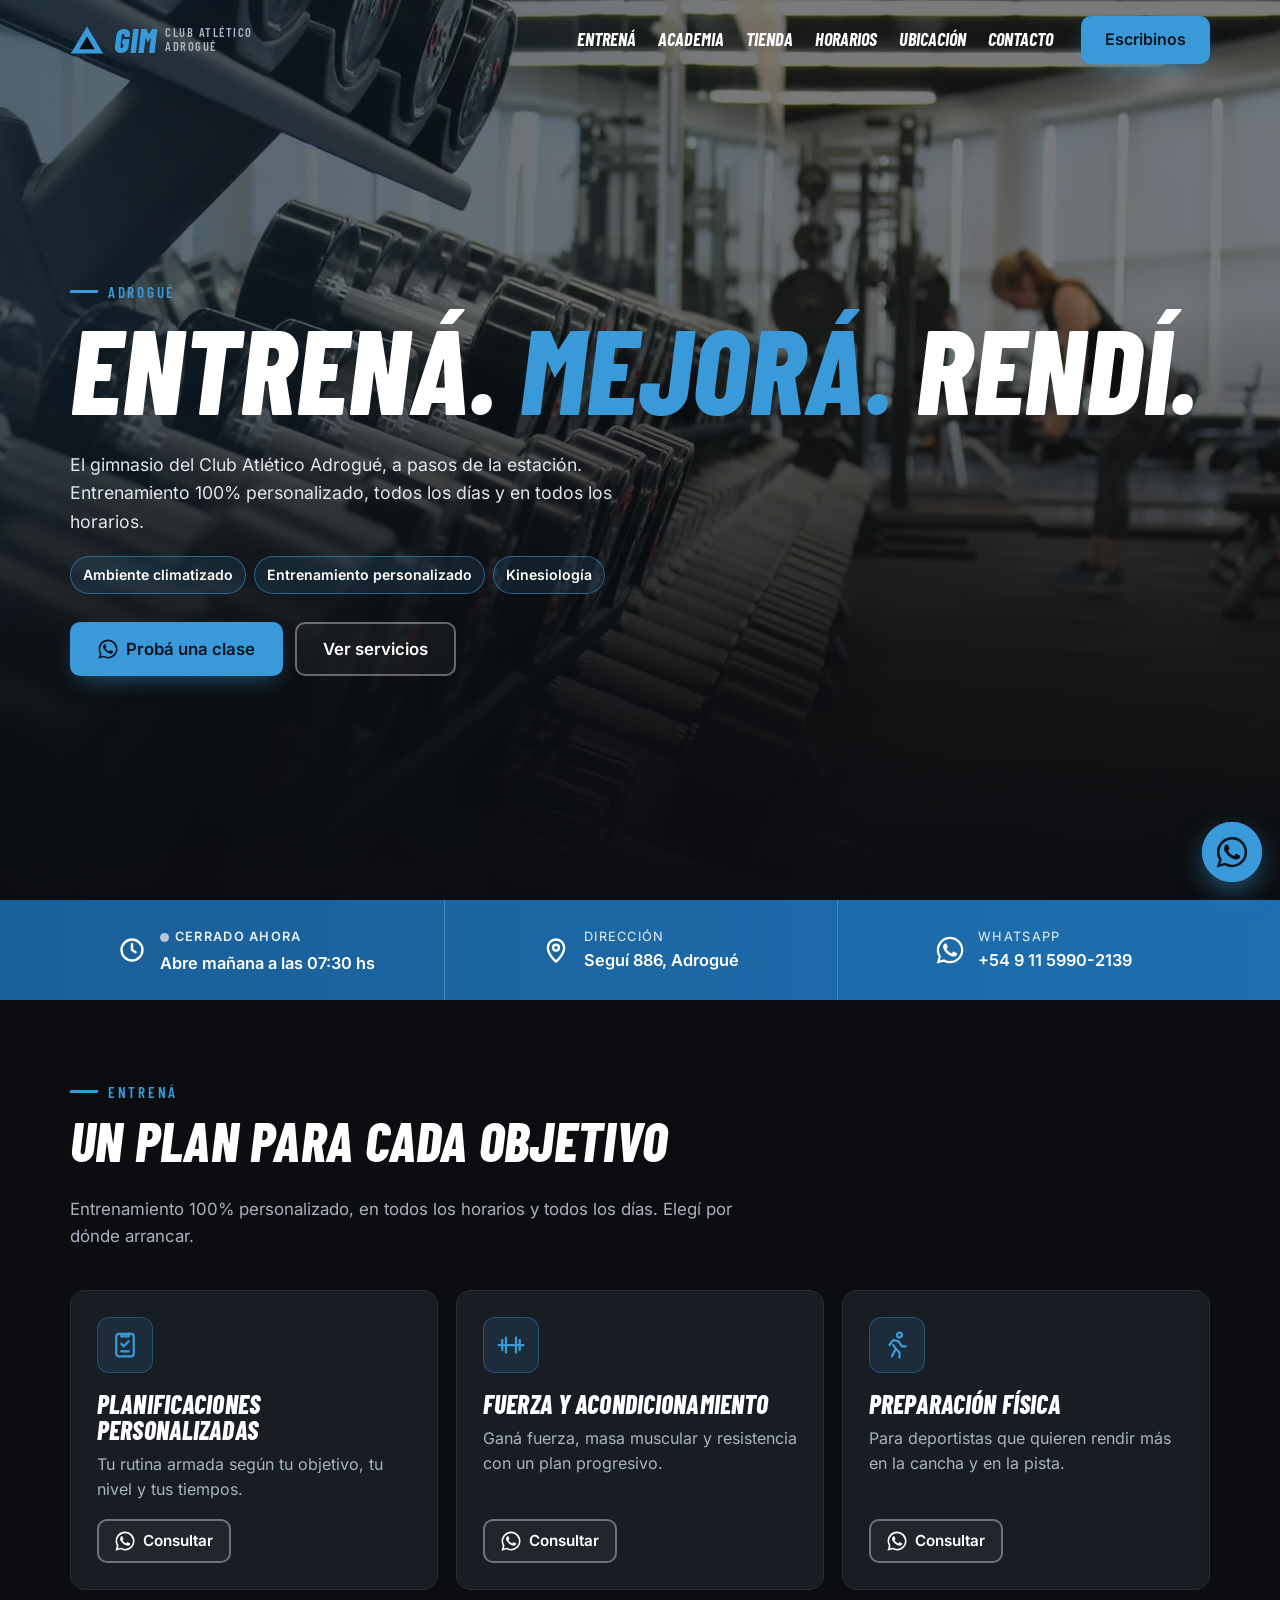
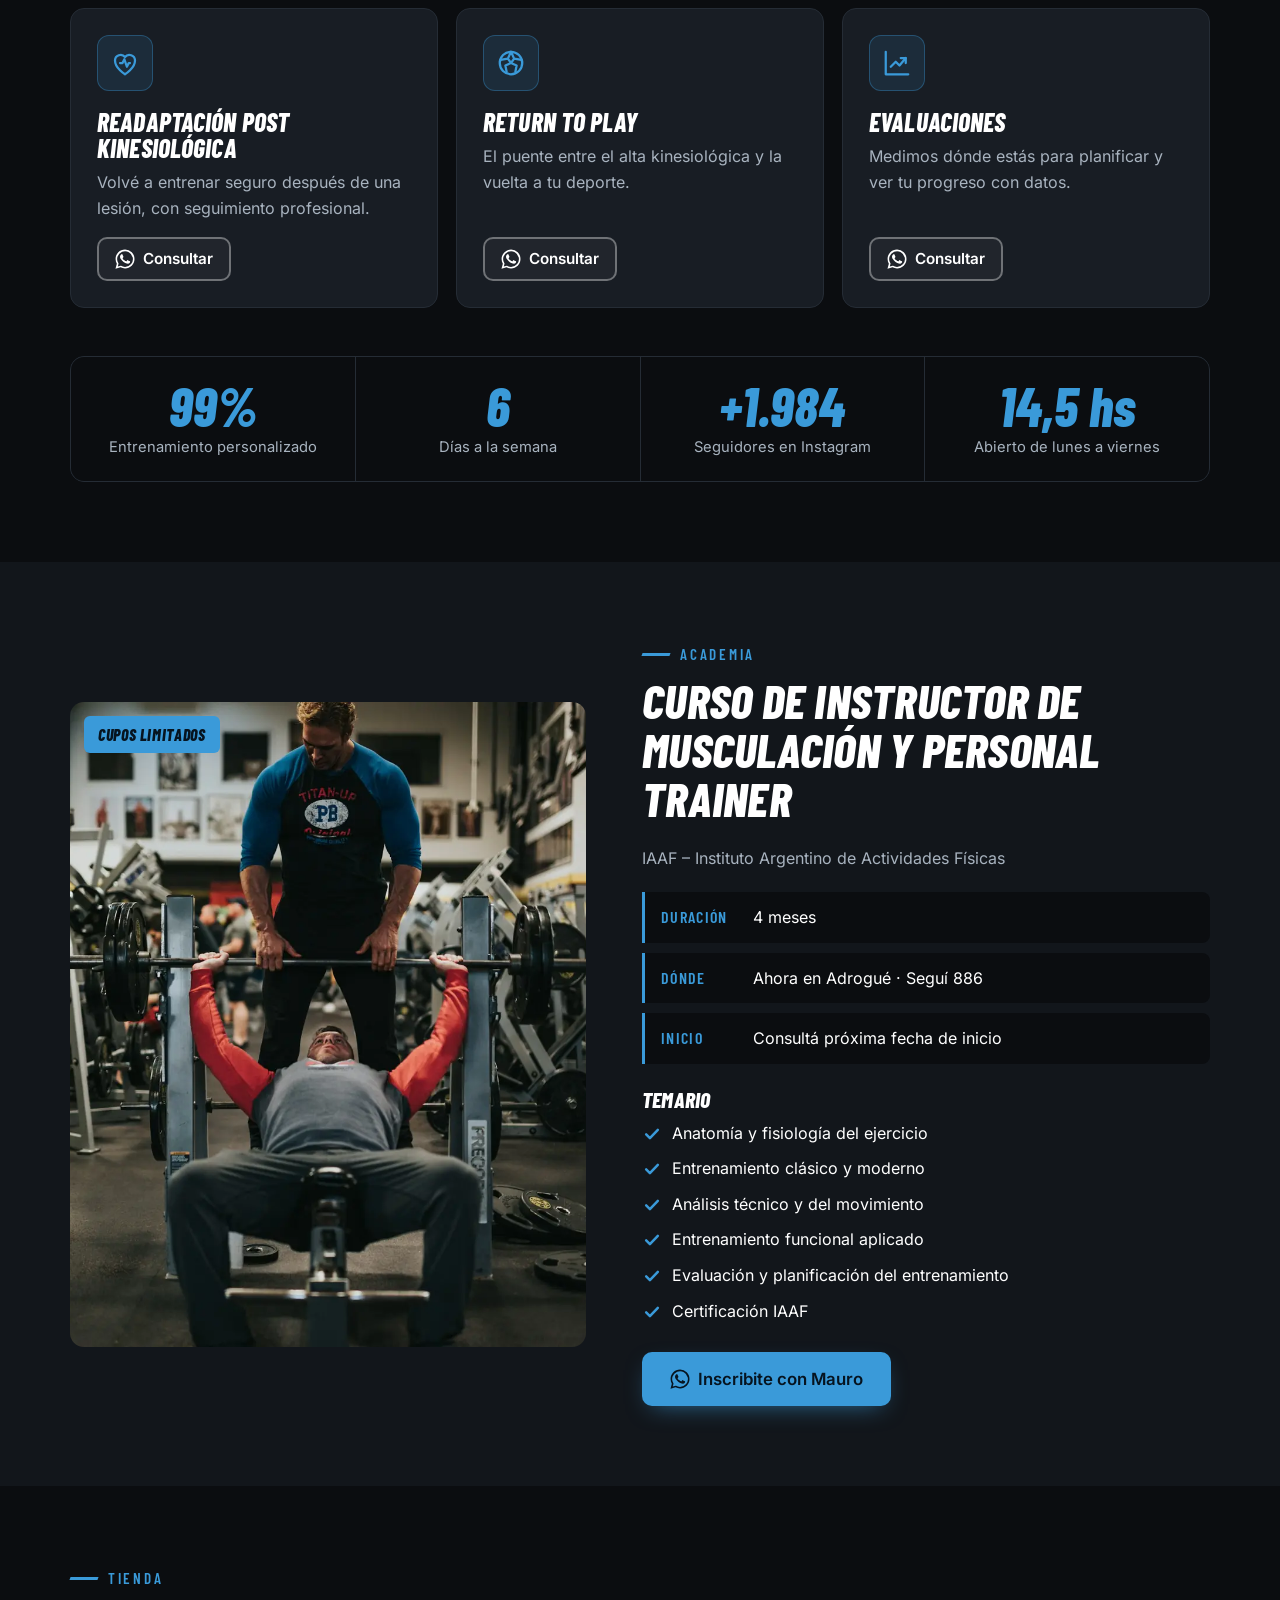
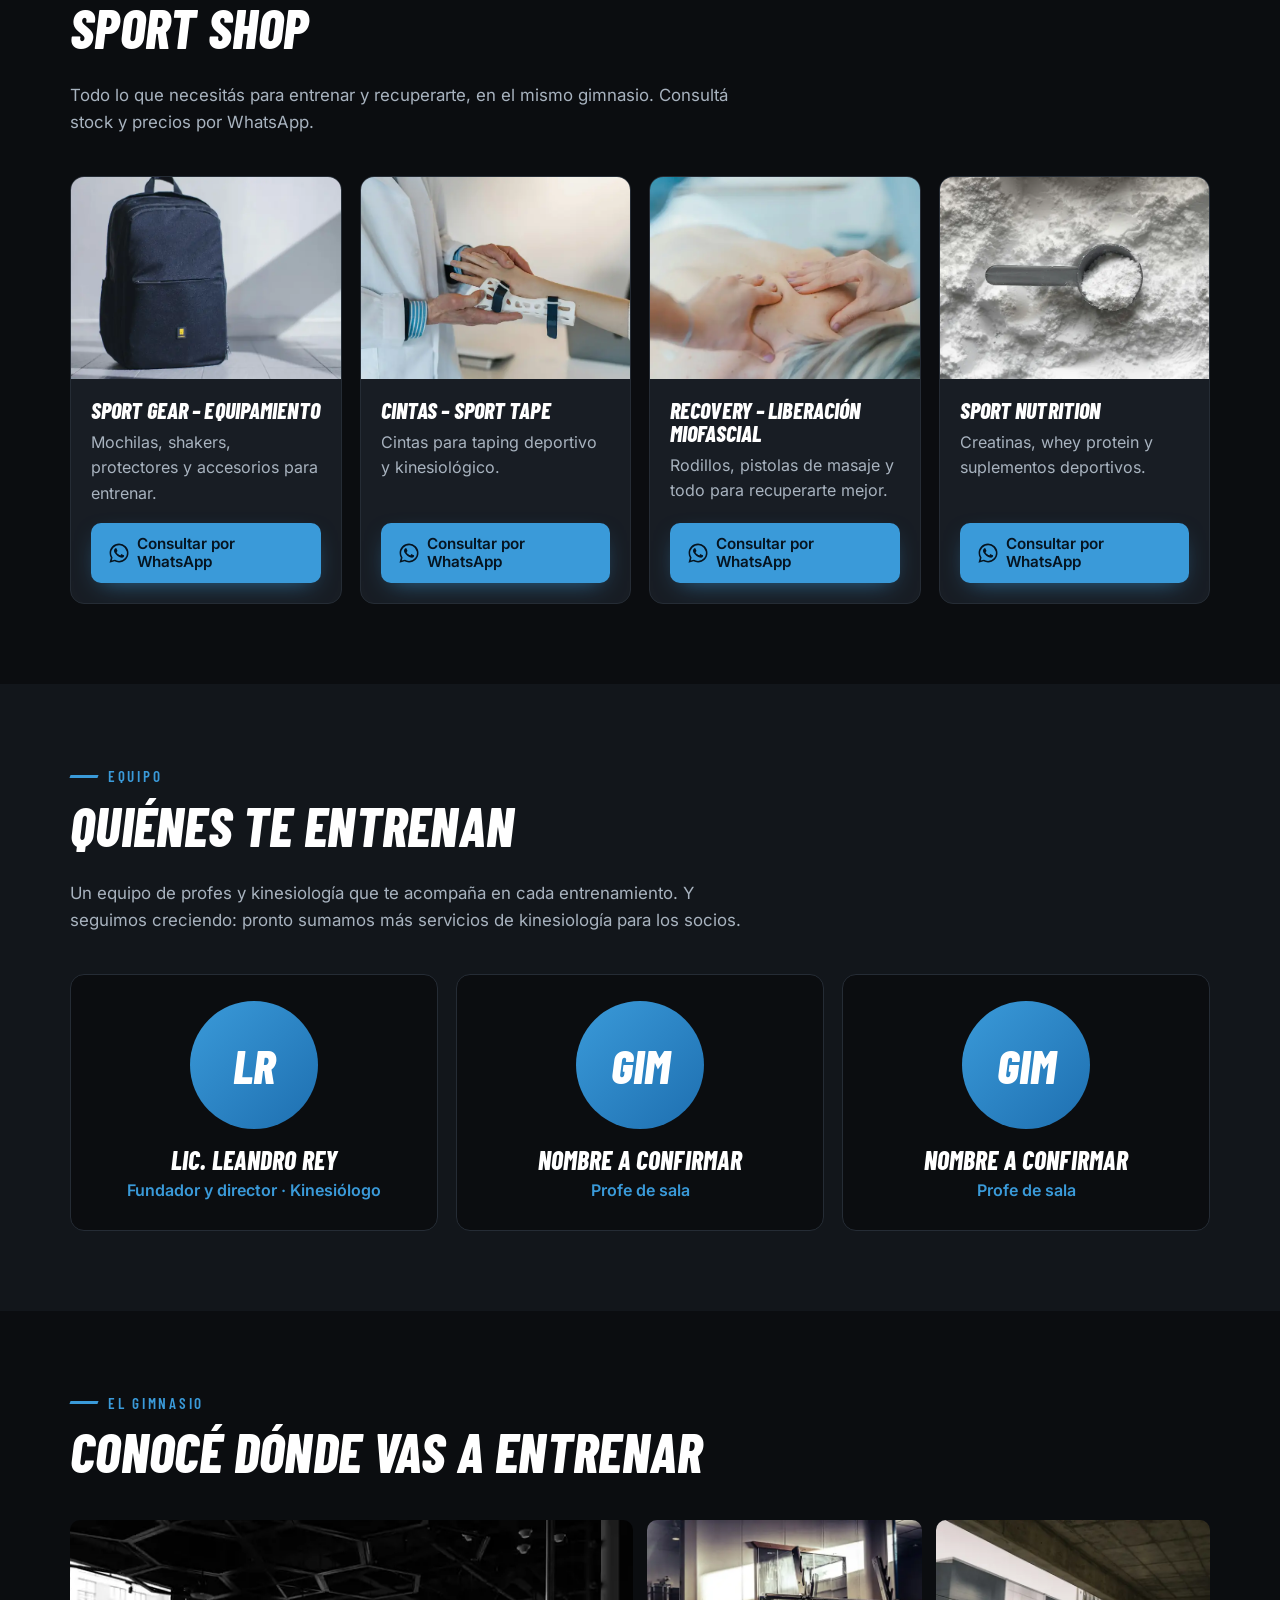
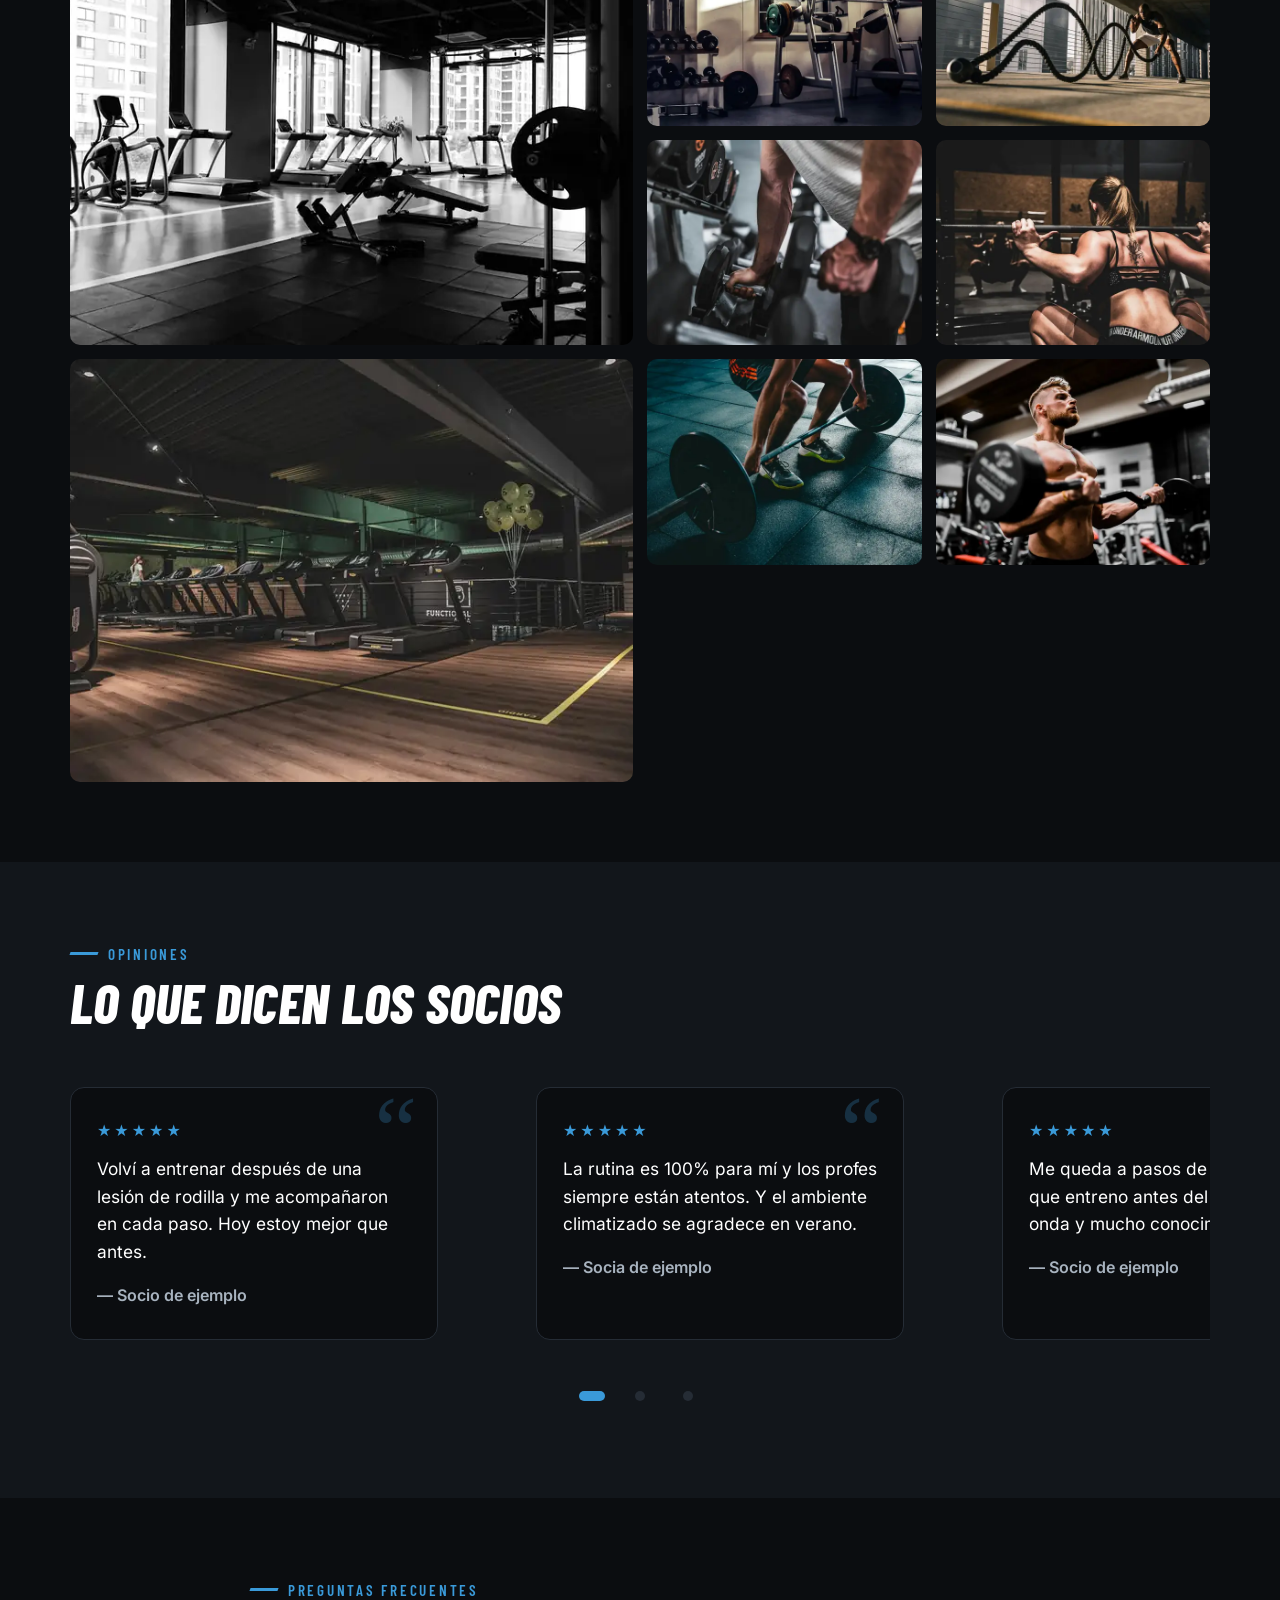
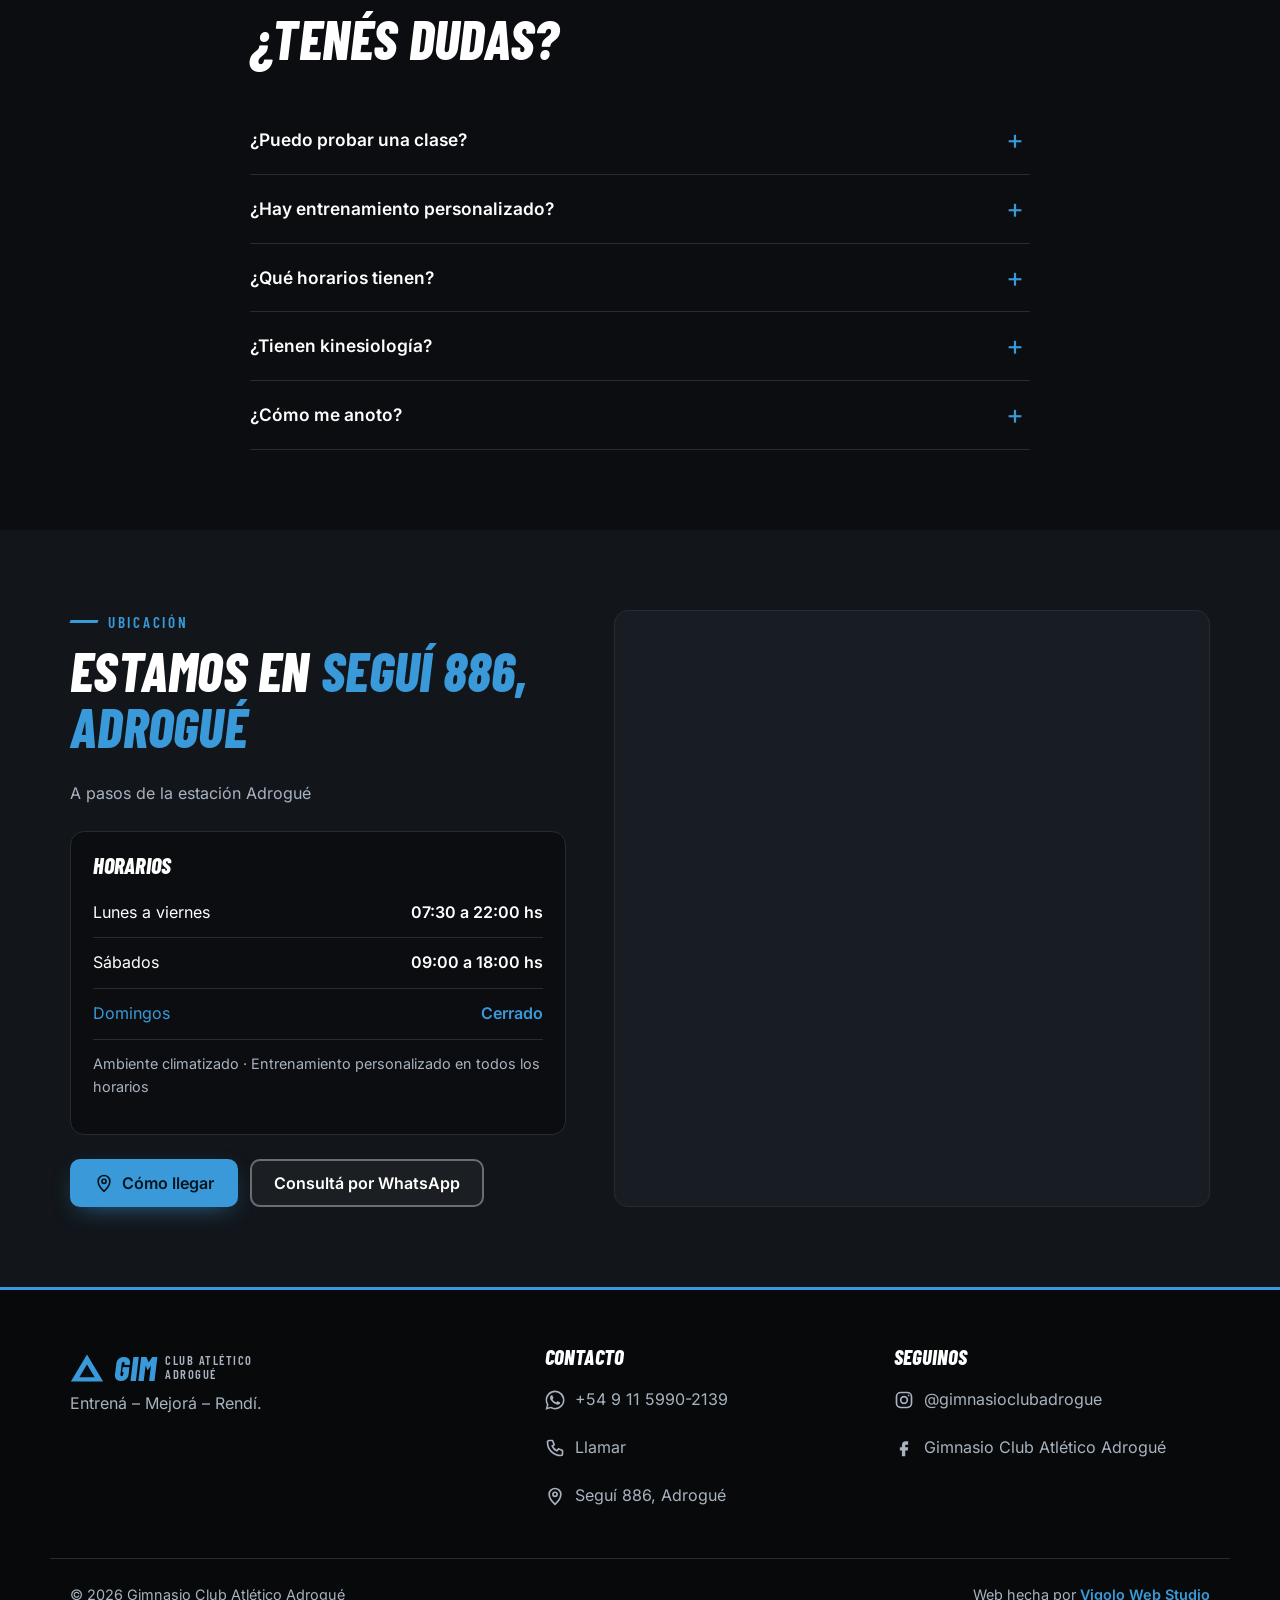
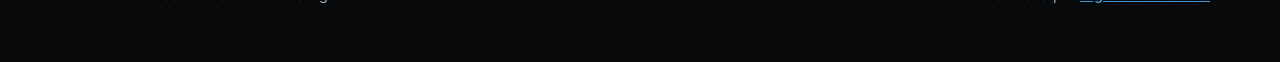
==== index.html @ f2aad2dd "Web de GIM – Gimnasio Club Atlético Adrogué Sitio estático con contenido en data.js: hero, datos ráp" ====
<!DOCTYPE html>
<html lang="es-AR">
<head>
  <meta charset="UTF-8">
  <meta name="viewport" content="width=device-width, initial-scale=1">
  <title>Gimnasio en Adrogué | GIM Club Atlético Adrogué</title>
  <meta name="description" content="Gimnasio en Adrogué, a pasos de la estación. Entrenamiento 100% personalizado, ambiente climatizado y kinesiología. Consultá por WhatsApp y probá una clase.">
  <meta name="theme-color" content="#0b0d10">

  <meta property="og:type" content="website">
  <meta property="og:locale" content="es_AR">
  <meta property="og:site_name" content="GIM – Club Atlético Adrogué">
  <meta property="og:title" content="GIM – Gimnasio Club Atlético Adrogué">
  <meta property="og:description" content="Entrená. Mejorá. Rendí. Entrenamiento personalizado y kinesiología en Seguí 886, Adrogué.">
  <meta property="og:url" content="https://vigolomarketing-tech.github.io/Gimnasio-club-adrogue/">
  <meta property="og:image" content="https://vigolomarketing-tech.github.io/Gimnasio-club-adrogue/img/og.jpg">
  <meta property="og:image:width" content="1200">
  <meta property="og:image:height" content="630">
  <meta name="twitter:card" content="summary_large_image">

  <link rel="icon" href="img/favicon.svg" type="image/svg+xml">
  <link rel="icon" href="img/favicon-32.png" sizes="32x32" type="image/png">
  <link rel="apple-touch-icon" href="img/apple-touch-icon.png">

  <link rel="preload" href="fonts/barlow-condensed-latin-800-italic.woff2" as="font" type="font/woff2" crossorigin>
  <link rel="preload" href="img/hero-mobile.webp" as="image" media="(max-width: 767px)">
  <link rel="preload" href="img/hero.webp" as="image" media="(min-width: 768px)">
  <link rel="stylesheet" href="styles.css">
  <script>document.documentElement.classList.add("js")</script>
</head>
<body>
  <a class="skip" href="#contenido">Saltar al contenido</a>

  <!-- 1. Header -->
  <header class="header" id="header">
    <div class="container header__inner">
      <a href="#inicio" class="brand" aria-label="GIM – Club Atlético Adrogué, ir al inicio" data-logo></a>
      <nav class="nav" id="nav" aria-label="Principal">
        <ul class="nav__list">
          <li><a href="#entrena">Entrená</a></li>
          <li><a href="#academia">Academia</a></li>
          <li><a href="#tienda">Tienda</a></li>
          <li><a href="#horarios">Horarios</a></li>
          <li><a href="#ubicacion">Ubicación</a></li>
          <li><a href="#contacto">Contacto</a></li>
        </ul>
        <a class="btn btn--primary nav__cta" data-wa target="_blank" rel="noopener">Escribinos</a>
      </nav>
      <button class="burger" id="burger" aria-label="Abrir menú" aria-expanded="false" aria-controls="nav">
        <span></span><span></span><span></span>
      </button>
    </div>
  </header>

  <main id="contenido">
    <!-- 2. Hero -->
    <section class="hero" id="inicio">
      <picture>
        <source media="(min-width: 768px)" srcset="img/hero.webp">
        <img class="hero__bg" src="img/hero-mobile.webp" alt="" width="800" height="1200" fetchpriority="high">
      </picture>
      <div class="container hero__content">
        <p class="eyebrow" data-text="negocio.localidad">Adrogué</p>
        <h1 class="hero__title">Entrená. <span>Mejorá.</span> Rendí.</h1>
        <p class="hero__sub" data-text="negocio.subtitulo"></p>
        <ul class="badges" id="hero-badges"></ul>
        <div class="hero__ctas">
          <a class="btn btn--primary btn--lg" data-wa="¡Hola! Quiero probar una clase en GIM Adrogué." target="_blank" rel="noopener">
            <svg class="i" aria-hidden="true"><use href="#i-wa"/></svg> Probá una clase
          </a>
          <a class="btn btn--ghost btn--lg" href="#entrena">Ver servicios</a>
        </div>
      </div>
    </section>

    <!-- 3. Datos rápidos -->
    <section class="quick" aria-label="Datos rápidos">
      <div class="container quick__grid">
        <div class="quick__item">
          <svg class="i" aria-hidden="true"><use href="#i-clock"/></svg>
          <div><span class="status" id="status">Horario</span><strong id="hoy"></strong></div>
        </div>
        <a class="quick__item" data-maps target="_blank" rel="noopener">
          <svg class="i" aria-hidden="true"><use href="#i-pin"/></svg>
          <div><span>Dirección</span><strong data-text="contacto.direccion"></strong></div>
        </a>
        <a class="quick__item" data-wa target="_blank" rel="noopener">
          <svg class="i" aria-hidden="true"><use href="#i-wa"/></svg>
          <div><span>WhatsApp</span><strong data-text="contacto.telefono"></strong></div>
        </a>
      </div>
    </section>

    <!-- 4. Servicios -->
    <section class="section" id="entrena">
      <div class="container">
        <header class="section__head reveal">
          <p class="eyebrow">Entrená</p>
          <h2>Un plan para cada objetivo</h2>
          <p>Entrenamiento 100% personalizado, en todos los horarios y todos los días. Elegí por dónde arrancar.</p>
        </header>
        <div class="grid grid--3" id="servicios"></div>
        <div class="stats" id="stats"></div>
      </div>
    </section>

    <!-- 5. Academia -->
    <section class="section section--alt" id="academia">
      <div class="container academia">
        <div class="academia__media reveal">
          <img id="academia-foto" src="" alt="Profesor guiando a un alumno en press de banca" width="900" height="1100" loading="lazy">
          <span class="academia__tag" id="academia-nota"></span>
        </div>
        <div class="academia__body reveal">
          <p class="eyebrow">Academia</p>
          <h2 id="academia-curso"></h2>
          <p class="academia__inst" id="academia-inst"></p>
          <ul class="facts" id="academia-facts"></ul>
          <h3>Temario</h3>
          <ul class="checklist" id="academia-temario"></ul>
          <a class="btn btn--primary btn--lg" id="academia-cta" target="_blank" rel="noopener">
            <svg class="i" aria-hidden="true"><use href="#i-wa"/></svg> <span></span>
          </a>
        </div>
      </div>
    </section>

    <!-- 6. Tienda -->
    <section class="section" id="tienda">
      <div class="container">
        <header class="section__head reveal">
          <p class="eyebrow">Tienda</p>
          <h2 data-text="tienda.titulo">Sport Shop</h2>
          <p data-text="tienda.texto"></p>
        </header>
        <div class="grid grid--4" id="tienda-categorias"></div>
        <div id="catalogo" hidden>
          <h3 class="catalogo__title">Productos</h3>
          <div class="chips" id="catalogo-filtros" role="group" aria-label="Filtrar por categoría"></div>
          <div class="grid grid--4" id="catalogo-grid"></div>
        </div>
      </div>
    </section>

    <!-- 7. Equipo -->
    <section class="section section--alt" id="equipo">
      <div class="container">
        <header class="section__head reveal">
          <p class="eyebrow">Equipo</p>
          <h2>Quiénes te entrenan</h2>
          <p data-text="equipoTexto"></p>
        </header>
        <div class="grid grid--3 equipo" id="equipo-grid"></div>
      </div>
    </section>

    <!-- 8. Galería -->
    <section class="section" id="galeria">
      <div class="container">
        <header class="section__head reveal">
          <p class="eyebrow">El gimnasio</p>
          <h2>Conocé dónde vas a entrenar</h2>
        </header>
        <div class="gallery" id="gallery"></div>
      </div>
      <dialog class="lightbox" id="lightbox" aria-label="Foto ampliada">
        <button class="lightbox__close" data-close aria-label="Cerrar">&times;</button>
        <button class="lightbox__nav lightbox__nav--prev" data-prev aria-label="Foto anterior">&#8249;</button>
        <img id="lightbox-img" src="" alt="">
        <button class="lightbox__nav lightbox__nav--next" data-next aria-label="Foto siguiente">&#8250;</button>
      </dialog>
    </section>

    <!-- 9. Testimonios -->
    <section class="section section--alt" id="testimonios">
      <div class="container">
        <header class="section__head reveal">
          <p class="eyebrow">Opiniones</p>
          <h2>Lo que dicen los socios</h2>
        </header>
        <div class="carousel reveal" aria-roledescription="carrusel" aria-label="Opiniones de socios">
          <div class="carousel__track" id="carousel-track"></div>
          <div class="carousel__dots" id="carousel-dots"></div>
        </div>
      </div>
    </section>

    <!-- 10. FAQ -->
    <section class="section" id="faq">
      <div class="container container--narrow">
        <header class="section__head reveal">
          <p class="eyebrow">Preguntas frecuentes</p>
          <h2>¿Tenés dudas?</h2>
        </header>
        <div class="faq" id="faq-list"></div>
      </div>
    </section>

    <!-- 11. Ubicación y horarios -->
    <section class="section section--alt" id="ubicacion">
      <div class="container ubicacion">
        <div class="ubicacion__info reveal">
          <p class="eyebrow">Ubicación</p>
          <h2>Estamos en <span data-text="contacto.direccion"></span></h2>
          <p class="muted" data-text="contacto.direccionDetalle"></p>
          <div class="horarios" id="horarios">
            <h3>Horarios</h3>
            <table>
              <caption class="sr-only">Horarios de atención</caption>
              <tbody id="horarios-tabla"></tbody>
            </table>
            <p class="muted small">Ambiente climatizado · Entrenamiento personalizado en todos los horarios</p>
          </div>
          <div class="btn-row">
            <a class="btn btn--primary" data-maps target="_blank" rel="noopener">
              <svg class="i" aria-hidden="true"><use href="#i-pin"/></svg> Cómo llegar
            </a>
            <a class="btn btn--ghost" data-wa target="_blank" rel="noopener">Consultá por WhatsApp</a>
          </div>
        </div>
        <div class="map reveal">
          <iframe id="map" title="Mapa: GIM en Seguí 886, Adrogué" loading="lazy" referrerpolicy="no-referrer-when-downgrade"></iframe>
        </div>
      </div>
    </section>
  </main>

  <!-- 12. Footer -->
  <footer class="footer" id="contacto">
    <div class="container footer__grid">
      <div>
        <a href="#inicio" class="brand" aria-label="GIM – Club Atlético Adrogué, volver al inicio" data-logo></a>
        <p class="muted">Entrená – Mejorá – Rendí.</p>
      </div>
      <div>
        <h2 class="footer__title">Contacto</h2>
        <ul class="footer__list">
          <li><a data-wa target="_blank" rel="noopener"><svg class="i" aria-hidden="true"><use href="#i-wa"/></svg> <span data-text="contacto.telefono"></span></a></li>
          <li><a id="tel"><svg class="i" aria-hidden="true"><use href="#i-phone"/></svg> Llamar</a></li>
          <li><a data-maps target="_blank" rel="noopener"><svg class="i" aria-hidden="true"><use href="#i-pin"/></svg> <span data-text="contacto.direccion"></span></a></li>
        </ul>
      </div>
      <div>
        <h2 class="footer__title">Seguinos</h2>
        <ul class="footer__list">
          <li><a id="ig" target="_blank" rel="noopener"><svg class="i" aria-hidden="true"><use href="#i-ig"/></svg> <span data-text="contacto.instagramUsuario"></span></a></li>
          <li><a id="fb" target="_blank" rel="noopener"><svg class="i" aria-hidden="true"><use href="#i-fb"/></svg> <span data-text="contacto.facebookNombre"></span></a></li>
        </ul>
      </div>
    </div>
    <div class="container footer__bottom">
      <p>© <span id="year"></span> Gimnasio Club Atlético Adrogué</p>
      <p>Web hecha por <a href="https://vigolowebstudio.com" target="_blank" rel="noopener">Vigolo Web Studio</a></p>
    </div>
  </footer>

  <a class="wa-float" data-wa target="_blank" rel="noopener" aria-label="Escribinos por WhatsApp">
    <svg aria-hidden="true"><use href="#i-wa"/></svg>
  </a>

  <!-- Íconos -->
  <svg width="0" height="0" style="position:absolute" aria-hidden="true">
    <symbol id="i-wa" viewBox="0 0 24 24"><path fill="currentColor" d="M17.47 14.38c-.3-.15-1.75-.86-2.02-.96-.27-.1-.47-.15-.67.15-.2.3-.77.96-.94 1.16-.17.2-.35.22-.64.07-.3-.15-1.25-.46-2.38-1.47-.88-.78-1.48-1.75-1.65-2.05-.17-.3-.02-.46.13-.6.13-.14.3-.35.45-.52.15-.17.2-.3.3-.5.1-.2.05-.37-.03-.52-.07-.15-.67-1.6-.92-2.2-.24-.58-.49-.5-.67-.5h-.57c-.2 0-.52.07-.8.37-.27.3-1.04 1.02-1.04 2.48s1.07 2.88 1.21 3.08c.15.2 2.1 3.2 5.08 4.48.71.31 1.26.49 1.7.63.71.22 1.36.19 1.87.12.57-.09 1.75-.72 2-1.41.25-.7.25-1.29.17-1.41-.07-.13-.27-.2-.57-.35zM12.05 21.5h-.01a9.4 9.4 0 0 1-4.8-1.31l-.34-.2-3.57.93.95-3.48-.22-.36a9.43 9.43 0 1 1 8 4.42zm8.03-17.46A11.32 11.32 0 0 0 12.05.72C5.8.72.7 5.8.7 12.06c0 2 .52 3.95 1.52 5.67L.6 23.6l6.02-1.58a11.32 11.32 0 0 0 5.42 1.38h.01c6.25 0 11.34-5.09 11.34-11.34 0-3.03-1.18-5.88-3.31-8.02z"/></symbol>
    <symbol id="i-clock" viewBox="0 0 24 24" fill="none" stroke="currentColor" stroke-width="2" stroke-linecap="round"><circle cx="12" cy="12" r="9"/><path d="M12 7v5l3 2"/></symbol>
    <symbol id="i-pin" viewBox="0 0 24 24" fill="none" stroke="currentColor" stroke-width="2" stroke-linejoin="round"><path d="M12 22s7-6.2 7-12a7 7 0 0 0-14 0c0 5.8 7 12 7 12z"/><circle cx="12" cy="10" r="2.5"/></symbol>
    <symbol id="i-ig" viewBox="0 0 24 24" fill="none" stroke="currentColor" stroke-width="2"><rect x="3" y="3" width="18" height="18" rx="5"/><circle cx="12" cy="12" r="4"/><circle cx="17.5" cy="6.5" r="1" fill="currentColor" stroke="none"/></symbol>
    <symbol id="i-fb" viewBox="0 0 24 24"><path fill="currentColor" d="M14 8h3V4h-3c-2.8 0-4.5 1.8-4.5 4.6V11H7v4h2.5v7h4v-7h3l.5-4h-3.5V8.8c0-.5.3-.8.8-.8z"/></symbol>
    <symbol id="i-phone" viewBox="0 0 24 24" fill="none" stroke="currentColor" stroke-width="2" stroke-linejoin="round"><path d="M5 3h4l2 5-2.5 1.5a11 11 0 0 0 6 6L16 13l5 2v4a2 2 0 0 1-2 2A16 16 0 0 1 3 5a2 2 0 0 1 2-2z"/></symbol>
    <symbol id="i-check" viewBox="0 0 24 24" fill="none" stroke="currentColor" stroke-width="3" stroke-linecap="round" stroke-linejoin="round"><path d="M5 12.5l4.5 4.5L19 7"/></symbol>
  </svg>

  <script src="data.js"></script>
  <script src="app.js"></script>
</body>
</html>
---- styles.css ----
/* GIM – Club Atlético Adrogué · Vigolo Web Studio */

@font-face { font-family: "Barlow Condensed"; font-style: italic; font-weight: 700; font-display: swap; src: url("fonts/barlow-condensed-latin-700-italic.woff2") format("woff2"); }
@font-face { font-family: "Barlow Condensed"; font-style: italic; font-weight: 800; font-display: swap; src: url("fonts/barlow-condensed-latin-800-italic.woff2") format("woff2"); }
@font-face { font-family: "Barlow Condensed"; font-style: normal; font-weight: 600; font-display: swap; src: url("fonts/barlow-condensed-latin-600-normal.woff2") format("woff2"); }
@font-face { font-family: "Inter"; font-style: normal; font-weight: 400; font-display: swap; src: url("fonts/inter-latin-400-normal.woff2") format("woff2"); }
@font-face { font-family: "Inter"; font-style: normal; font-weight: 600; font-display: swap; src: url("fonts/inter-latin-600-normal.woff2") format("woff2"); }

:root {
  --celeste: #3a9ad9;
  --celeste-2: #2b8fd1;
  --azul: #1e6fb0;
  --bg: #0b0d10;
  --surface: #12161b;
  --surface-2: #181d24;
  --line: #252c35;
  --text: #ffffff;
  --muted: #a8b3bf;
  --on-celeste: #061420;
  --radius: 14px;
  --header-h: 68px;
  --display: "Barlow Condensed", "Arial Narrow", "Roboto Condensed", system-ui, sans-serif;
  --body: "Inter", system-ui, -apple-system, "Segoe UI", Roboto, sans-serif;
}

*, *::before, *::after { box-sizing: border-box; }
html { scroll-behavior: smooth; scroll-padding-top: calc(var(--header-h) + 8px); -webkit-text-size-adjust: 100%; }
body { margin: 0; background: var(--bg); color: var(--text); font: 400 1rem/1.6 var(--body); overflow-x: hidden; }
img { max-width: 100%; height: auto; display: block; }
a { color: inherit; }
h1, h2, h3 { font-family: var(--display); font-style: italic; font-weight: 800; line-height: 1.02; margin: 0 0 .5em; letter-spacing: .005em; text-transform: uppercase; }
h2 { font-size: clamp(2.1rem, 7vw, 3.4rem); }
h3 { font-size: 1.5rem; }
p { margin: 0 0 1em; }
ul { margin: 0; padding: 0; list-style: none; }
:focus-visible { outline: 3px solid var(--celeste); outline-offset: 3px; border-radius: 4px; }
.sr-only { position: absolute; width: 1px; height: 1px; overflow: hidden; clip: rect(0 0 0 0); white-space: nowrap; }
.muted { color: var(--muted); }
.small { font-size: .9rem; }

.skip { position: absolute; left: 12px; top: -60px; z-index: 100; background: var(--celeste); color: var(--on-celeste); padding: 10px 16px; border-radius: 8px; font-weight: 600; text-decoration: none; transition: top .2s; }
.skip:focus { top: 12px; }

.container { width: 100%; max-width: 1180px; margin: 0 auto; padding: 0 20px; }
.container--narrow { max-width: 820px; }
.section { padding: 80px 0; }
.section--alt { background: var(--surface); }
.section__head { max-width: 680px; margin-bottom: 40px; }
.section__head p:last-child { color: var(--muted); font-size: 1.05rem; }
.eyebrow { font-family: var(--display); font-weight: 600; text-transform: uppercase; letter-spacing: .18em; color: var(--celeste); font-size: .95rem; margin-bottom: .6em; display: flex; align-items: center; gap: 10px; }
.eyebrow::before { content: ""; width: 28px; height: 3px; background: var(--celeste); transform: skewX(-20deg); }

/* Botones */
.btn { display: inline-flex; align-items: center; justify-content: center; gap: 8px; min-height: 48px; padding: 12px 22px; border-radius: 10px; font: 600 1rem/1.2 var(--body); text-decoration: none; border: 2px solid transparent; cursor: pointer; transition: transform .2s, background .2s, border-color .2s, box-shadow .2s; }
.btn--lg { min-height: 54px; padding: 14px 26px; font-size: 1.05rem; }
.btn--primary { background: var(--celeste); color: var(--on-celeste); box-shadow: 0 8px 24px -10px rgba(58, 154, 217, .7); }
.btn--primary:hover { background: #57aee6; transform: translateY(-2px); }
.btn--ghost { border-color: rgba(255,255,255,.35); color: var(--text); background: rgba(255,255,255,.04); }
.btn--ghost:hover { border-color: var(--celeste); color: var(--celeste); }
.btn--sm { min-height: 44px; padding: 10px 16px; font-size: .95rem; }
.btn-row { display: flex; flex-wrap: wrap; gap: 12px; }
.i { width: 20px; height: 20px; flex: none; }

/* Logo */
.brand { display: inline-flex; align-items: center; gap: 10px; text-decoration: none; min-height: 44px; }
.brand img { height: 44px; width: auto; }
.brand__tri { width: 34px; height: 30px; flex: none; }
.brand__gim { font-family: var(--display); font-style: italic; font-weight: 800; font-size: 2.1rem; line-height: 1; color: var(--celeste); letter-spacing: .02em; }
.brand__club { font-family: var(--display); font-weight: 600; font-size: .78rem; line-height: 1.1; text-transform: uppercase; letter-spacing: .12em; color: var(--muted); }

/* Header */
.header { position: fixed; inset: 0 0 auto; z-index: 50; height: var(--header-h); transition: background .3s, box-shadow .3s, border-color .3s; border-bottom: 1px solid transparent; }
.header.is-scrolled { background: rgba(11, 13, 16, .92); backdrop-filter: blur(10px); -webkit-backdrop-filter: blur(10px); border-color: var(--line); box-shadow: 0 10px 30px -15px #000; }
.header__inner { height: 100%; display: flex; align-items: center; justify-content: space-between; }
.burger { width: 48px; height: 48px; display: grid; place-content: center; gap: 6px; background: none; border: 0; cursor: pointer; }
.burger span { width: 26px; height: 2px; background: var(--text); transition: transform .3s, opacity .3s; }
.burger[aria-expanded="true"] span:nth-child(1) { transform: translateY(8px) rotate(45deg); }
.burger[aria-expanded="true"] span:nth-child(2) { opacity: 0; }
.burger[aria-expanded="true"] span:nth-child(3) { transform: translateY(-8px) rotate(-45deg); }
.nav { position: fixed; inset: var(--header-h) 0 auto; background: rgba(11, 13, 16, .98); border-bottom: 1px solid var(--line); padding: 12px 20px 24px; display: flex; flex-direction: column; gap: 16px; transform: translateY(-120%); visibility: hidden; transition: transform .3s, visibility .3s; max-height: calc(100vh - var(--header-h)); overflow-y: auto; }
.nav.is-open { transform: none; visibility: visible; }
.nav__list a { display: block; padding: 12px 4px; font-family: var(--display); font-style: italic; font-weight: 700; font-size: 1.5rem; text-transform: uppercase; text-decoration: none; border-bottom: 1px solid var(--line); }
.nav__list a:hover { color: var(--celeste); }

@media (min-width: 960px) {
  :root { --header-h: 80px; }
  .burger { display: none; }
  .nav { position: static; transform: none; visibility: visible; flex-direction: row; align-items: center; background: none; border: 0; padding: 0; gap: 28px; max-height: none; overflow: visible; }
  .nav__list { display: flex; gap: 22px; }
  .nav__list a { border: 0; padding: 8px 0; font-size: 1.15rem; position: relative; }
  .nav__list a::after { content: ""; position: absolute; left: 0; right: 100%; bottom: 2px; height: 2px; background: var(--celeste); transition: right .25s; }
  .nav__list a:hover::after { right: 0; }
}

/* Hero */
.hero { position: relative; min-height: 100vh; min-height: 100svh; display: flex; align-items: flex-end; padding: calc(var(--header-h) + 40px) 0 64px; isolation: isolate; overflow: hidden; }
.hero picture, .hero__bg { position: absolute; inset: 0; width: 100%; height: 100%; object-fit: cover; z-index: -2; }
.hero::after { content: ""; position: absolute; inset: 0; z-index: -1; background: linear-gradient(180deg, rgba(11,13,16,.55) 0%, rgba(11,13,16,.55) 35%, rgba(11,13,16,.92) 75%, var(--bg) 100%), linear-gradient(90deg, rgba(30,111,176,.35), transparent 60%); }
.hero__title { font-size: clamp(3.4rem, 15vw, 7.5rem); line-height: .9; margin-bottom: .25em; }
.hero__title span { color: var(--celeste); }
.hero__sub { font-size: 1.1rem; max-width: 560px; color: #dfe6ec; }
.badges { display: flex; flex-wrap: wrap; gap: 8px; margin: 20px 0 28px; }
.badges li { font-size: .88rem; font-weight: 600; padding: 7px 12px; border: 1px solid rgba(58,154,217,.55); background: rgba(58,154,217,.12); border-radius: 999px; }
.hero__ctas { display: flex; flex-wrap: wrap; gap: 12px; }
.hero__ctas .btn { flex: 1 1 220px; }
@media (min-width: 768px) {
  .hero { align-items: center; }
  .hero__ctas .btn { flex: 0 0 auto; }
  .hero__content { animation: heroIn .9s ease-out both; }
}
@keyframes heroIn { from { opacity: 0; transform: translateY(24px); } }

/* Datos rápidos */
.quick__grid { display: grid; gap: 1px; padding: 0; }
.quick__item { display: flex; gap: 14px; align-items: center; padding: 18px 20px; text-decoration: none; color: #fff; }
.quick__item .i { width: 28px; height: 28px; }
.quick__item span { display: block; font-size: .8rem; text-transform: uppercase; letter-spacing: .1em; opacity: .9; }
.quick__item strong { display: block; font-weight: 600; font-size: 1.02rem; }
a.quick__item:hover strong { text-decoration: underline; }
.quick__grid > * + * { border-top: 1px solid rgba(255,255,255,.2); }
.status { display: inline-flex !important; align-items: center; gap: 6px; font-weight: 600; }
.status::before { content: ""; width: 9px; height: 9px; border-radius: 50%; background: #c9d3dc; }
.status.is-open::before { background: #fff; box-shadow: 0 0 0 0 rgba(255,255,255,.7); animation: pulse 2s infinite; }
@keyframes pulse { 70% { box-shadow: 0 0 0 8px rgba(255,255,255,0); } 100% { box-shadow: 0 0 0 0 rgba(255,255,255,0); } }
@media (min-width: 768px) {
  .quick__grid { grid-template-columns: repeat(3, 1fr); }
  .quick__grid > * + * { border-top: 0; border-left: 1px solid rgba(255,255,255,.2); }
  .quick__item { padding: 24px; justify-content: center; }
}
/* texto blanco sobre azul: gradiente oscuro para contraste AA */
.quick { background: linear-gradient(90deg, #1a5f98, var(--azul)); }

/* Grillas y tarjetas */
.grid { display: grid; gap: 18px; }
@media (min-width: 640px) { .grid--3, .grid--4 { grid-template-columns: repeat(2, 1fr); } }
@media (min-width: 960px) { .grid--3 { grid-template-columns: repeat(3, 1fr); } .grid--4 { grid-template-columns: repeat(4, 1fr); } }
.card { background: var(--surface-2); border: 1px solid var(--line); border-radius: var(--radius); padding: 26px; display: flex; flex-direction: column; transition: transform .25s, border-color .25s, box-shadow .25s; position: relative; overflow: hidden; }
.card::before { content: ""; position: absolute; inset: 0 0 auto; height: 3px; background: linear-gradient(90deg, var(--celeste), var(--azul)); transform: scaleX(0); transform-origin: left; transition: transform .35s; }
.card:hover { transform: translateY(-4px); border-color: rgba(58,154,217,.5); box-shadow: 0 18px 40px -20px rgba(58,154,217,.45); }
.card:hover::before { transform: scaleX(1); }
.card h3 { font-size: 1.6rem; margin-bottom: .35em; }
.card p { color: var(--muted); flex: 1; }
.card .btn { align-self: flex-start; }
.card__icon { width: 56px; height: 56px; border-radius: 12px; display: grid; place-items: center; margin-bottom: 18px; background: rgba(58,154,217,.12); color: var(--celeste); border: 1px solid rgba(58,154,217,.35); }
.card__icon svg { width: 30px; height: 30px; }
.section--alt .card { background: var(--bg); }

/* Contadores */
.stats { display: grid; grid-template-columns: repeat(2, 1fr); gap: 1px; margin-top: 48px; background: var(--line); border: 1px solid var(--line); border-radius: var(--radius); overflow: hidden; }
.stat { background: var(--bg); padding: 22px 16px; text-align: center; }
.stat strong { display: block; font-family: var(--display); font-style: italic; font-weight: 800; font-size: clamp(2.4rem, 9vw, 3.4rem); line-height: 1; color: var(--celeste); }
.stat span { color: var(--muted); font-size: .92rem; }
@media (min-width: 768px) { .stats { grid-template-columns: repeat(4, 1fr); } }

/* Academia */
.academia { display: grid; gap: 36px; align-items: center; }
.academia__media { position: relative; }
.academia__media img { border-radius: var(--radius); aspect-ratio: 4 / 3; object-fit: cover; width: 100%; }
.academia__tag { position: absolute; top: 14px; left: 14px; background: var(--celeste); color: var(--on-celeste); font-family: var(--display); font-style: italic; font-weight: 800; text-transform: uppercase; letter-spacing: .04em; padding: 6px 14px; border-radius: 6px; }
.academia__inst { color: var(--muted); }
.academia h2 { font-size: clamp(2rem, 6.5vw, 3rem); }
.academia h3 { margin-top: 24px; font-size: 1.35rem; }
.facts { display: grid; gap: 10px; margin: 20px 0 8px; }
.facts li { display: flex; gap: 12px; align-items: baseline; padding: 12px 16px; background: var(--bg); border-left: 3px solid var(--celeste); border-radius: 0 8px 8px 0; }
.facts b { font-family: var(--display); font-weight: 600; text-transform: uppercase; letter-spacing: .08em; color: var(--celeste); min-width: 80px; }
.checklist { display: grid; gap: 10px; margin-bottom: 28px; }
.checklist li { display: flex; gap: 10px; align-items: flex-start; }
.checklist .i { color: var(--celeste); margin-top: 3px; }
@media (min-width: 900px) {
  .academia { grid-template-columns: 1fr 1.1fr; gap: 56px; }
  .academia__media img { aspect-ratio: 4 / 5; }
}

/* Tienda */
.shop-card { padding: 0; }
.shop-card img { aspect-ratio: 4 / 3; object-fit: cover; width: 100%; transition: transform .5s; }
.shop-card:hover img { transform: scale(1.05); }
.shop-card__body { padding: 20px; display: flex; flex-direction: column; flex: 1; }
.shop-card h3 { font-size: 1.4rem; }
.catalogo__title { margin-top: 48px; }
.chips { display: flex; flex-wrap: wrap; gap: 8px; margin-bottom: 20px; }
.chip { min-height: 44px; padding: 8px 16px; border-radius: 999px; border: 1px solid var(--line); background: var(--surface-2); color: var(--text); font: 600 .92rem var(--body); cursor: pointer; }
.chip[aria-pressed="true"] { background: var(--celeste); color: var(--on-celeste); border-color: var(--celeste); }
.precio { font-family: var(--display); font-style: italic; font-weight: 800; font-size: 1.6rem; color: var(--celeste); margin-bottom: 12px; }

/* Equipo */
.member { align-items: center; text-align: center; }
.member__photo { width: 128px; height: 128px; border-radius: 50%; object-fit: cover; margin-bottom: 18px; border: 3px solid var(--celeste); }
.member__initials { width: 128px; height: 128px; border-radius: 50%; display: grid; place-items: center; margin-bottom: 18px; background: linear-gradient(135deg, var(--celeste), var(--azul)); font-family: var(--display); font-style: italic; font-weight: 800; font-size: 3rem; color: #fff; }
.member p { flex: 0; color: var(--celeste); font-weight: 600; margin: 0; }
.member h3 { margin-bottom: .2em; }

/* Galería */
.gallery { display: grid; grid-template-columns: repeat(2, 1fr); gap: 10px; }
.gallery button { padding: 0; border: 0; border-radius: 10px; overflow: hidden; cursor: zoom-in; background: var(--surface-2); position: relative; }
.gallery img { width: 100%; height: 100%; aspect-ratio: 4 / 3; object-fit: cover; transition: transform .5s, opacity .3s; }
.gallery button:hover img { transform: scale(1.06); opacity: .85; }
@media (min-width: 768px) {
  .gallery { grid-template-columns: repeat(4, 1fr); gap: 14px; }
  .gallery button:nth-child(1), .gallery button:nth-child(6) { grid-column: span 2; grid-row: span 2; }
}
.lightbox { padding: 0; border: 0; background: transparent; max-width: 100vw; max-height: 100vh; width: 100vw; height: 100vh; margin: 0; }
.lightbox[open] { display: grid; place-items: center; }
.lightbox::backdrop { background: rgba(5, 7, 9, .94); }
.lightbox img { max-width: min(92vw, 1400px); max-height: 84vh; width: auto; object-fit: contain; border-radius: 8px; }
.lightbox button { position: fixed; z-index: 2; width: 52px; height: 52px; border-radius: 50%; border: 1px solid rgba(255,255,255,.3); background: rgba(11,13,16,.7); color: #fff; font-size: 2rem; line-height: 1; cursor: pointer; display: grid; place-items: center; }
.lightbox button:hover { border-color: var(--celeste); color: var(--celeste); }
.lightbox__close { top: 16px; right: 16px; }
.lightbox__nav--prev { left: 12px; top: 50%; transform: translateY(-50%); }
.lightbox__nav--next { right: 12px; top: 50%; transform: translateY(-50%); }

/* Testimonios */
.carousel__track { display: flex; overflow-x: auto; scroll-snap-type: x mandatory; scroll-behavior: smooth; gap: 18px; scrollbar-width: none; }
.carousel__track::-webkit-scrollbar { display: none; }
.quote { flex: 0 0 100%; scroll-snap-align: start; background: var(--bg); border: 1px solid var(--line); border-radius: var(--radius); padding: 30px 26px; position: relative; }
.quote::before { content: "“"; position: absolute; top: -6px; right: 20px; font-family: Georgia, serif; font-size: 6rem; color: rgba(58,154,217,.25); line-height: 1; }
.quote__stars { color: var(--celeste); letter-spacing: 3px; margin-bottom: 12px; }
.quote p { font-size: 1.08rem; }
.quote cite { font-style: normal; font-weight: 600; color: var(--muted); }
@media (min-width: 768px) { .quote { flex-basis: calc(50% - 9px); } }
@media (min-width: 1080px) { .quote { flex-basis: calc(33.333% - 12px); } }
.carousel__dots { display: flex; justify-content: center; gap: 4px; margin-top: 18px; }
.carousel__dots button { width: 44px; height: 44px; border: 0; background: none; cursor: pointer; display: grid; place-items: center; }
.carousel__dots button::after { content: ""; width: 10px; height: 10px; border-radius: 50%; background: var(--line); transition: background .2s, width .2s; }
.carousel__dots button[aria-current="true"]::after { background: var(--celeste); width: 26px; border-radius: 6px; }

/* FAQ */
.faq details { border-bottom: 1px solid var(--line); }
.faq summary { list-style: none; cursor: pointer; padding: 20px 44px 20px 0; position: relative; font-weight: 600; font-size: 1.08rem; min-height: 44px; }
.faq summary::-webkit-details-marker { display: none; }
.faq summary::after { content: "+"; position: absolute; right: 6px; top: 50%; transform: translateY(-50%); font-size: 1.7rem; font-weight: 400; color: var(--celeste); transition: transform .25s; }
.faq details[open] summary::after { transform: translateY(-50%) rotate(45deg); }
.faq summary:hover { color: var(--celeste); }
.faq__body { padding: 0 0 22px; color: var(--muted); }
.faq__body a { color: var(--celeste); font-weight: 600; display: inline-flex; align-items: center; gap: 6px; min-height: 44px; }

/* Ubicación */
.ubicacion { display: grid; gap: 32px; }
.ubicacion h2 span { color: var(--celeste); }
.horarios { margin: 24px 0; padding: 22px; background: var(--bg); border: 1px solid var(--line); border-radius: var(--radius); }
.horarios h3 { font-size: 1.4rem; }
.horarios table { width: 100%; border-collapse: collapse; margin-bottom: 12px; }
.horarios td { padding: 12px 0; border-bottom: 1px solid var(--line); }
.horarios td:last-child { text-align: right; font-weight: 600; }
.horarios tr.is-today td { color: var(--celeste); }
.map { border-radius: var(--radius); overflow: hidden; border: 1px solid var(--line); min-height: 340px; background: var(--surface-2); }
.map iframe { width: 100%; height: 100%; min-height: 340px; border: 0; display: block; filter: grayscale(.3) contrast(1.05); }
@media (min-width: 900px) { .ubicacion { grid-template-columns: 1fr 1.2fr; gap: 48px; align-items: stretch; } }

/* Footer */
.footer { background: #07090b; border-top: 3px solid var(--celeste); padding: 56px 0 96px; }
.footer__grid { display: grid; gap: 32px; }
.footer__title { font-size: 1.3rem; }
.footer__list { display: grid; gap: 4px; }
.footer__list a { display: inline-flex; align-items: center; gap: 10px; min-height: 44px; text-decoration: none; color: var(--muted); }
.footer__list a:hover { color: var(--celeste); }
.footer__bottom { margin-top: 40px; padding-top: 24px; border-top: 1px solid var(--line); color: var(--muted); font-size: .9rem; display: flex; flex-wrap: wrap; gap: 8px 24px; justify-content: space-between; }
.footer__bottom p { margin: 0; }
.footer__bottom a { color: var(--celeste); font-weight: 600; }
@media (min-width: 768px) { .footer__grid { grid-template-columns: 1.4fr 1fr 1fr; } .footer { padding-bottom: 56px; } }

/* WhatsApp flotante */
.wa-float { position: fixed; right: 18px; bottom: 18px; z-index: 60; width: 60px; height: 60px; border-radius: 50%; display: grid; place-items: center; background: var(--celeste); color: var(--on-celeste); box-shadow: 0 10px 30px -6px rgba(58,154,217,.7); transition: transform .2s; }
.wa-float svg { width: 32px; height: 32px; }
.wa-float:hover { transform: scale(1.08); }
.wa-float::after { content: ""; position: absolute; inset: 0; border-radius: 50%; border: 2px solid var(--celeste); animation: ring 2.4s infinite; }
@keyframes ring { from { transform: scale(1); opacity: .8; } to { transform: scale(1.5); opacity: 0; } }

/* Animaciones al scrollear */
.js .reveal { opacity: 0; transform: translateY(28px); transition: opacity .7s ease, transform .7s ease; }
.js .reveal.is-visible { opacity: 1; transform: none; }

@media (prefers-reduced-motion: reduce) {
  html { scroll-behavior: auto; }
  *, *::before, *::after { animation: none !important; transition: none !important; }
  .js .reveal { opacity: 1; transform: none; }
}
.quote blockquote { margin: 0; }
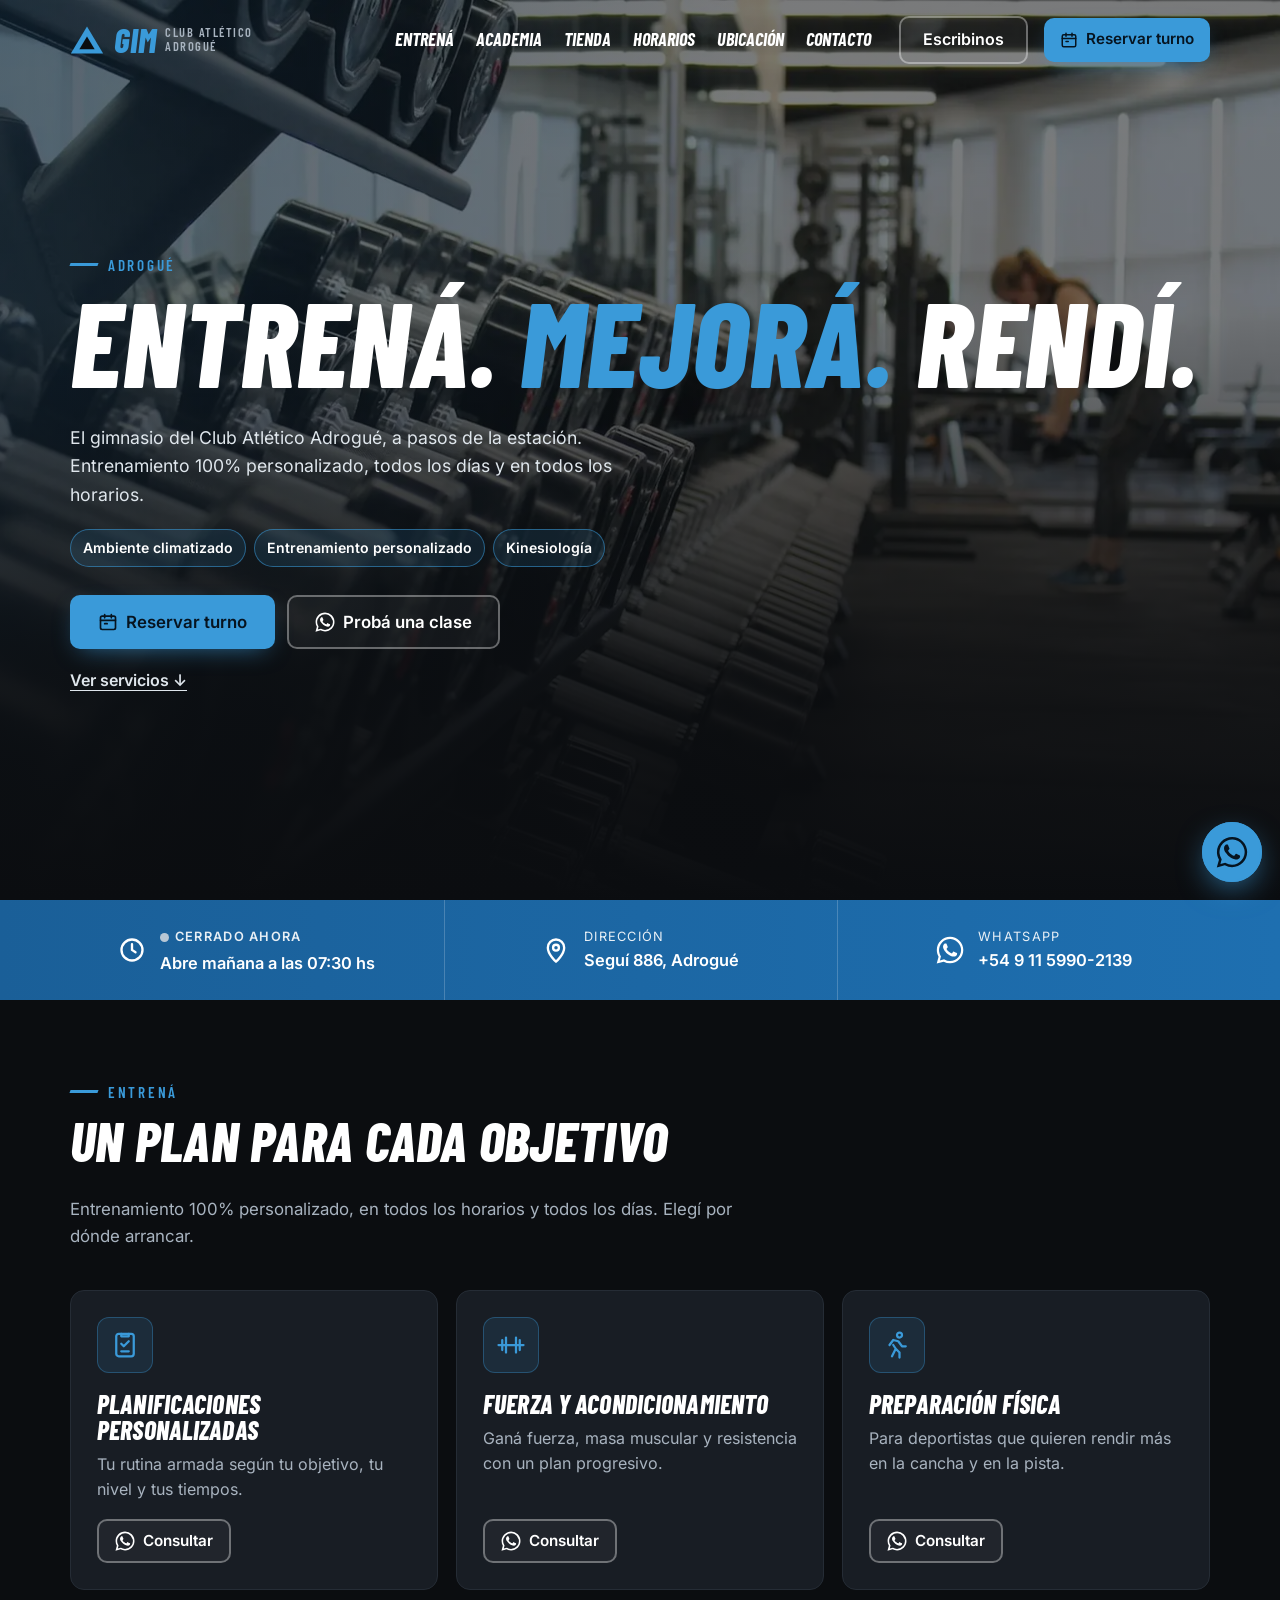
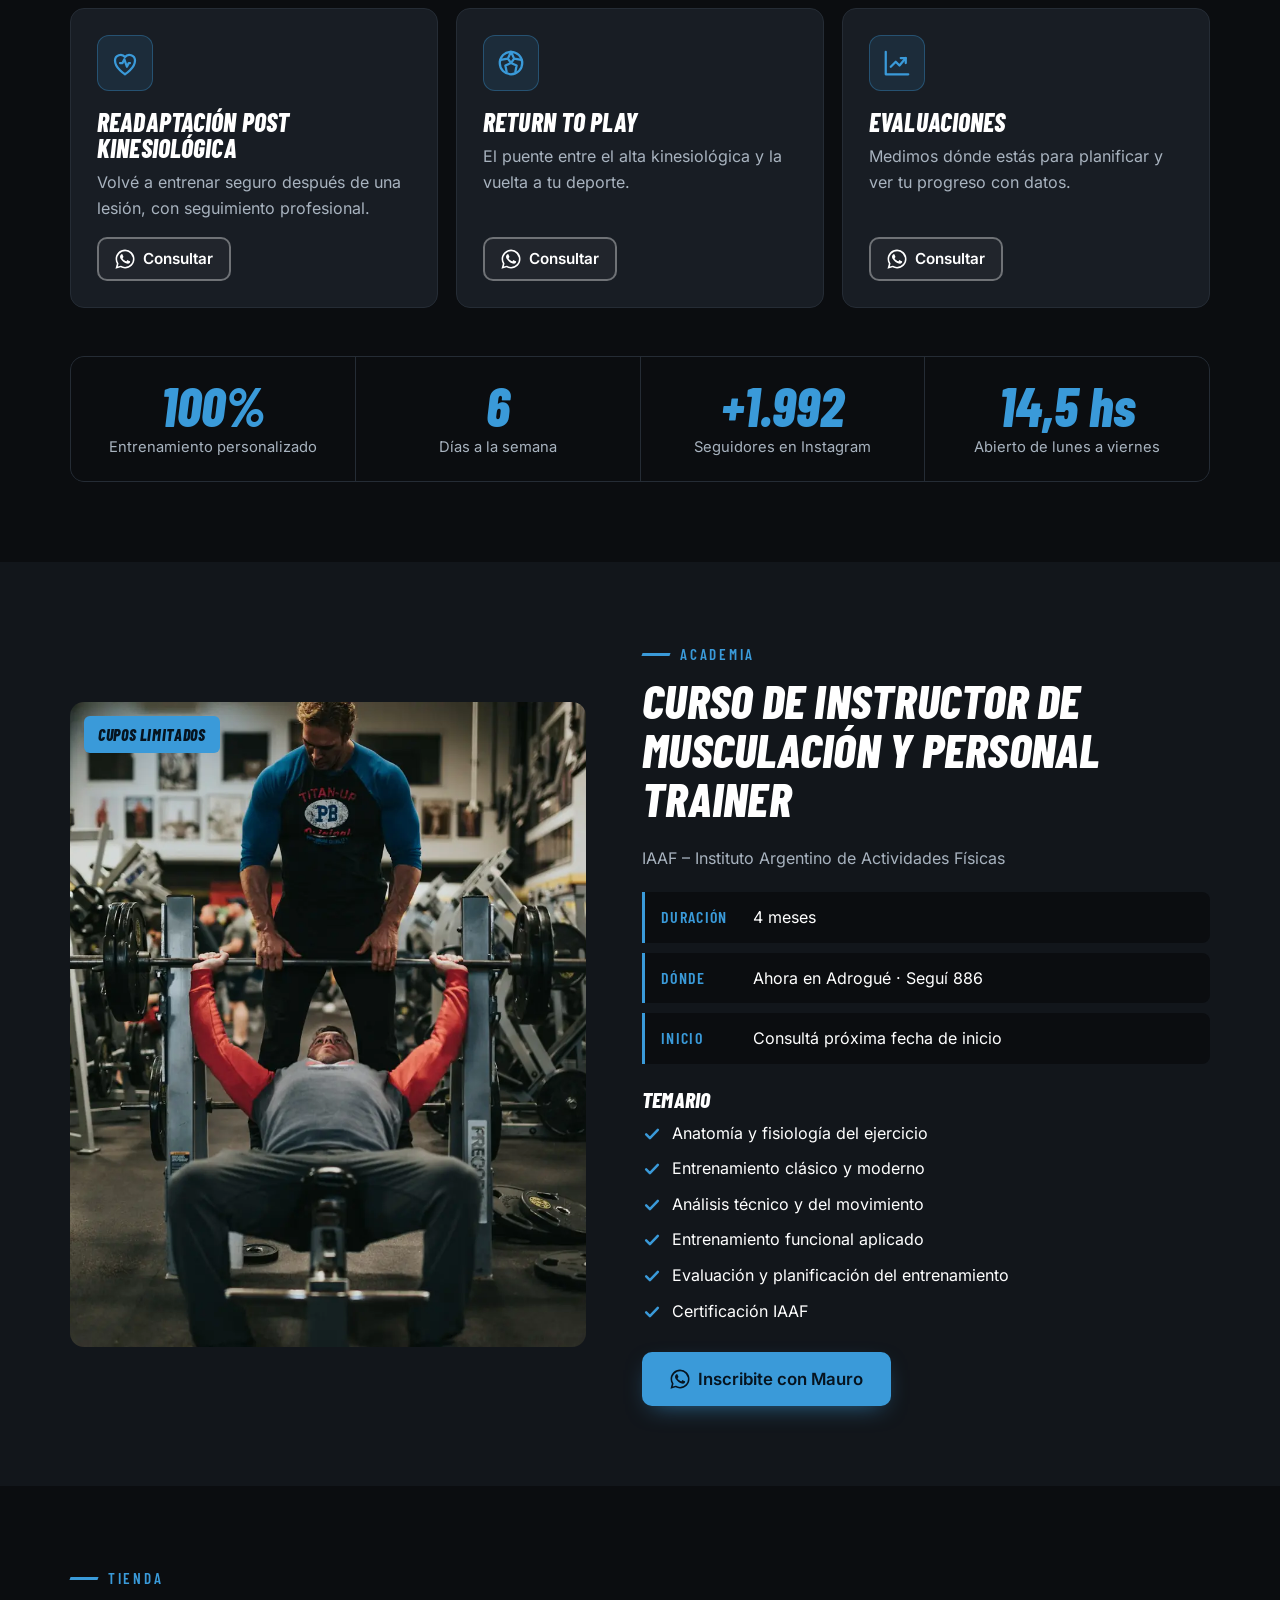
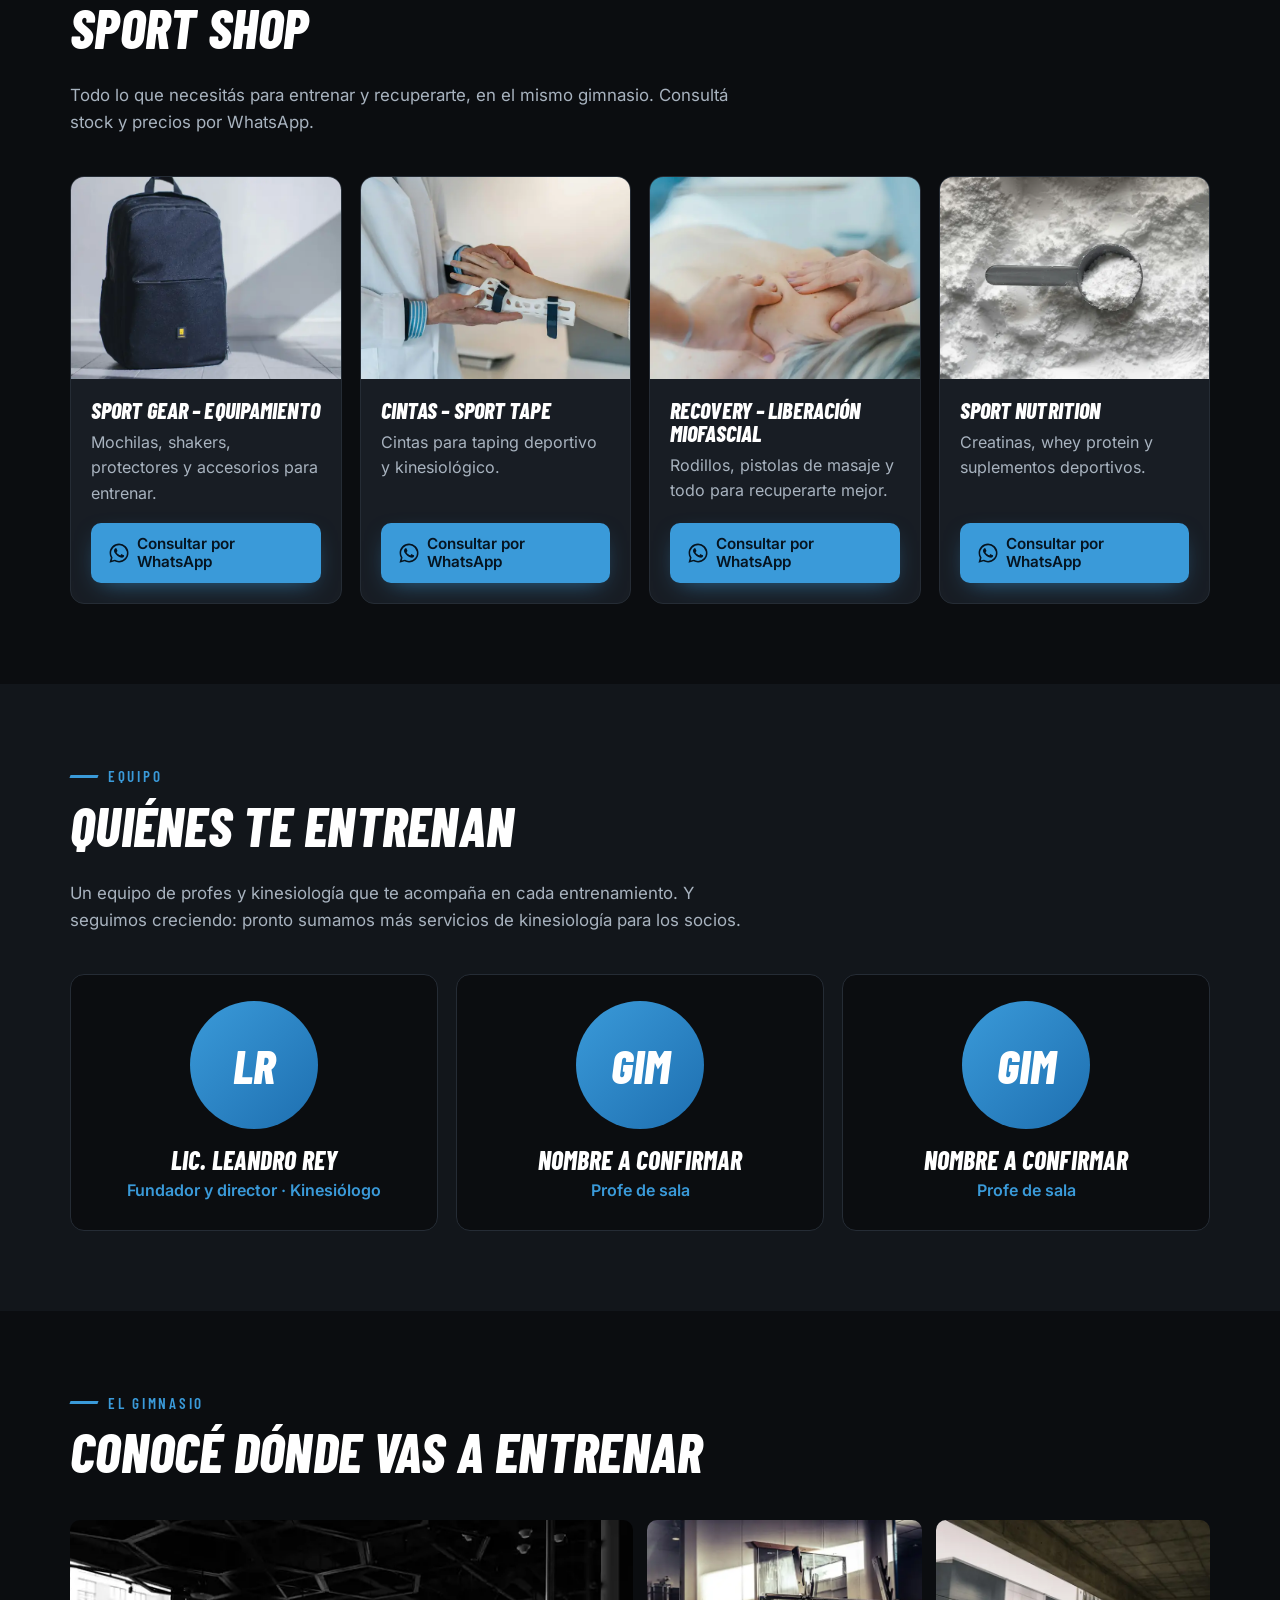
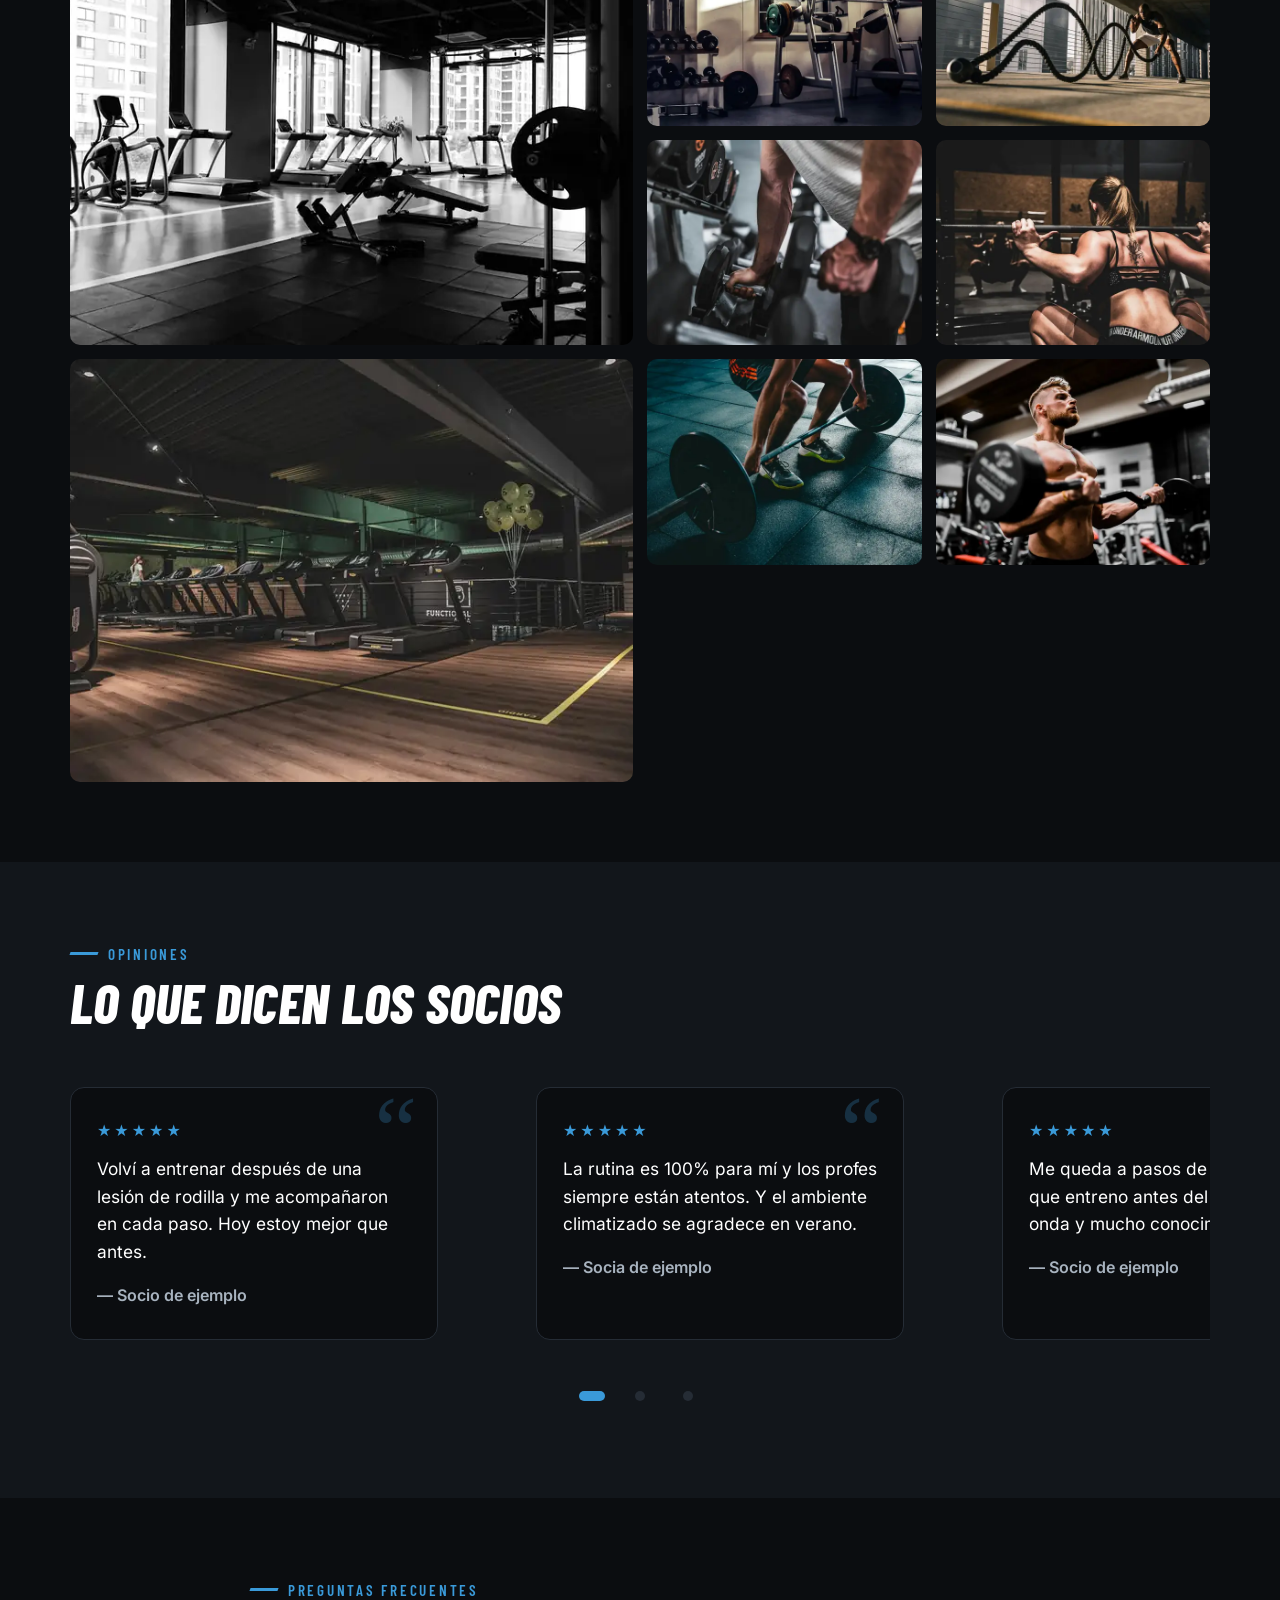
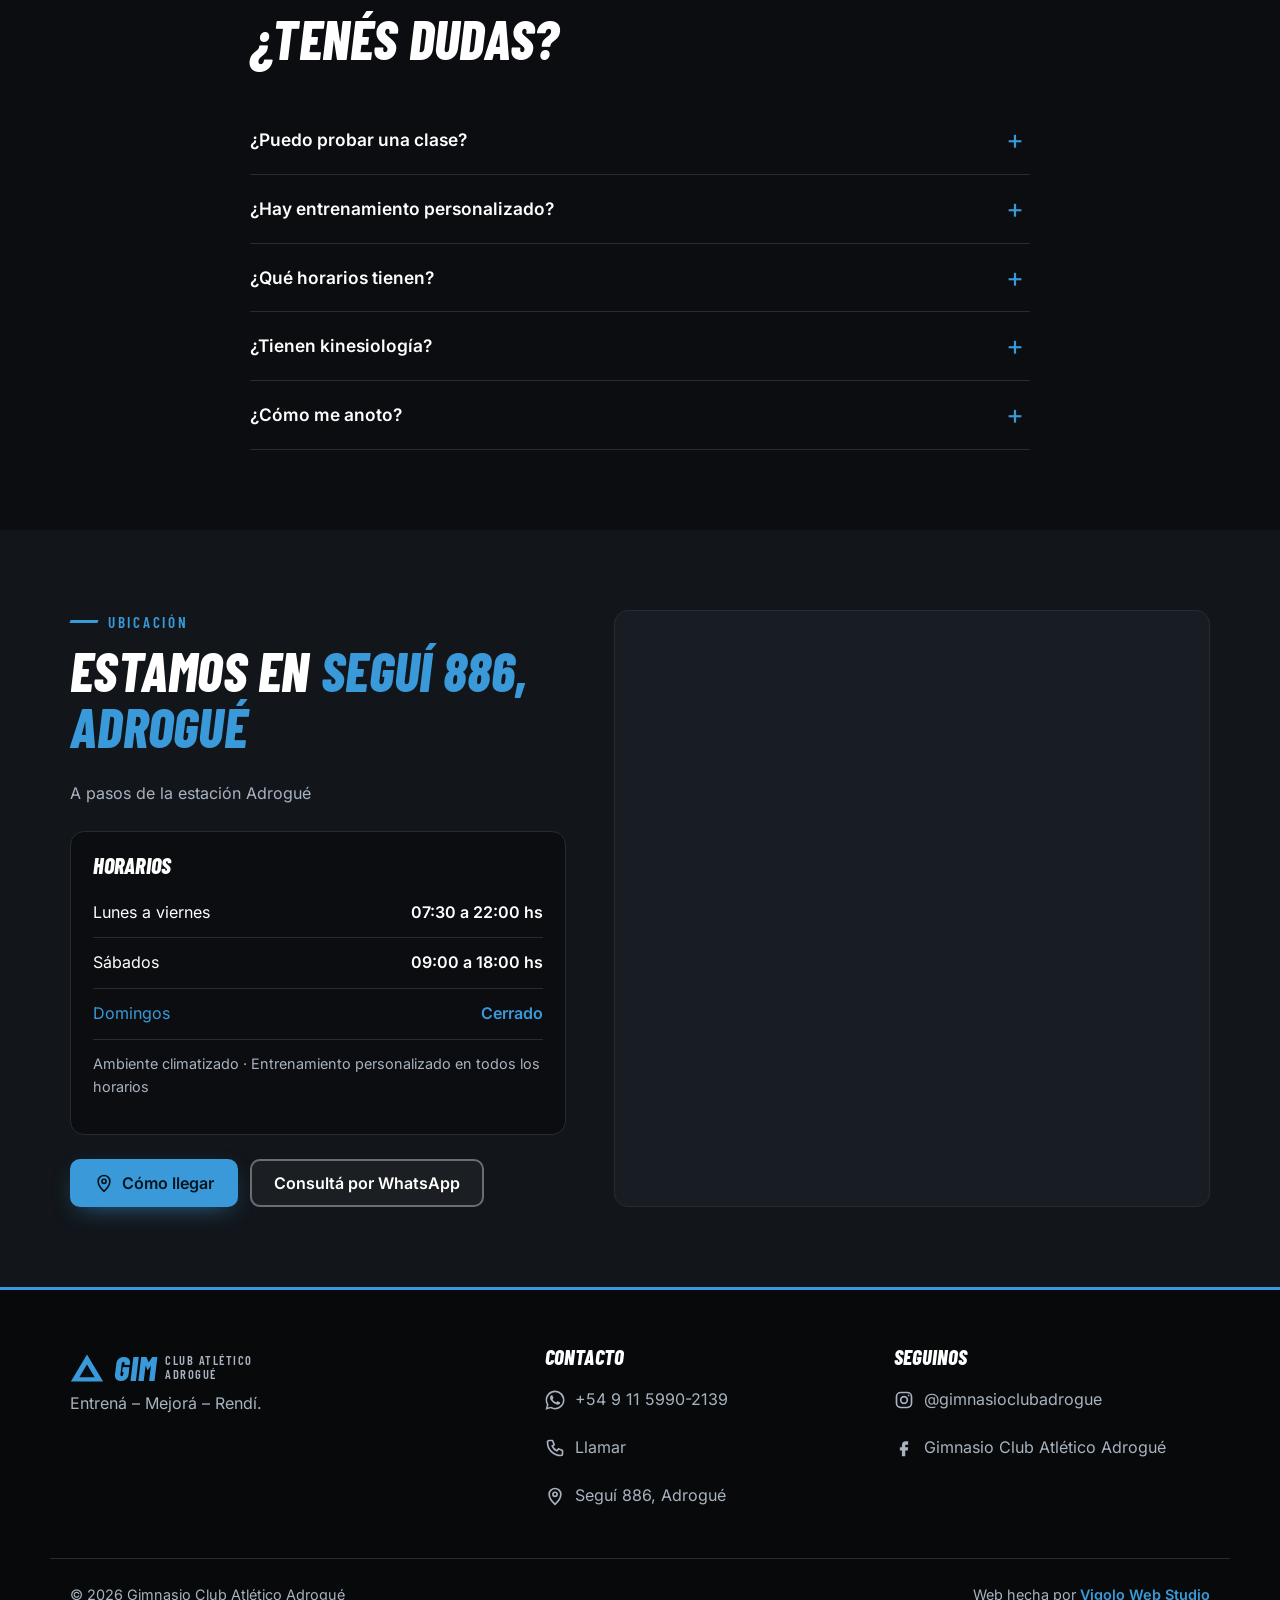
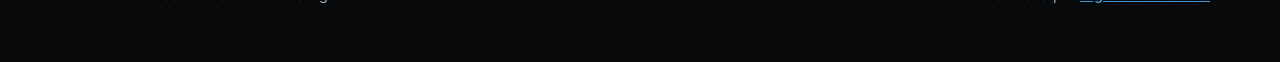
==== commit f704f707: "Sistema de reserva de turnos (PWA) para GIM App de socios en /app/ (reservar con cupos en vivo, list" ====
--- a/index.html
+++ b/index.html
@@ -44,8 +44,9 @@
           <li><a href="#ubicacion">Ubicación</a></li>
           <li><a href="#contacto">Contacto</a></li>
         </ul>
-        <a class="btn btn--primary nav__cta" data-wa target="_blank" rel="noopener">Escribinos</a>
+        <a class="btn btn--ghost nav__cta" data-wa target="_blank" rel="noopener">Escribinos</a>
       </nav>
+      <a class="btn btn--primary header__reservar" href="app/"><svg class="i" aria-hidden="true"><use href="#i-cal"/></svg> <span>Reservar <span class="hide-sm">turno</span></span></a>
       <button class="burger" id="burger" aria-label="Abrir menú" aria-expanded="false" aria-controls="nav">
         <span></span><span></span><span></span>
       </button>
@@ -65,11 +66,14 @@
         <p class="hero__sub" data-text="negocio.subtitulo"></p>
         <ul class="badges" id="hero-badges"></ul>
         <div class="hero__ctas">
-          <a class="btn btn--primary btn--lg" data-wa="¡Hola! Quiero probar una clase en GIM Adrogué." target="_blank" rel="noopener">
+          <a class="btn btn--primary btn--lg" href="app/">
+            <svg class="i" aria-hidden="true"><use href="#i-cal"/></svg> Reservar turno
+          </a>
+          <a class="btn btn--ghost btn--lg" data-wa="¡Hola! Quiero probar una clase en GIM Adrogué." target="_blank" rel="noopener">
             <svg class="i" aria-hidden="true"><use href="#i-wa"/></svg> Probá una clase
           </a>
-          <a class="btn btn--ghost btn--lg" href="#entrena">Ver servicios</a>
-        </div>
+        </div>
+        <a class="hero__link" href="#entrena">Ver servicios ↓</a>
       </div>
     </section>
 
@@ -254,6 +258,9 @@
     </div>
   </footer>
 
+  <a class="reserva-float" href="app/" aria-label="Reservar turno en la app">
+    <svg class="i" aria-hidden="true"><use href="#i-cal"/></svg><span>Reservar turno</span>
+  </a>
   <a class="wa-float" data-wa target="_blank" rel="noopener" aria-label="Escribinos por WhatsApp">
     <svg aria-hidden="true"><use href="#i-wa"/></svg>
   </a>
@@ -266,6 +273,7 @@
     <symbol id="i-ig" viewBox="0 0 24 24" fill="none" stroke="currentColor" stroke-width="2"><rect x="3" y="3" width="18" height="18" rx="5"/><circle cx="12" cy="12" r="4"/><circle cx="17.5" cy="6.5" r="1" fill="currentColor" stroke="none"/></symbol>
     <symbol id="i-fb" viewBox="0 0 24 24"><path fill="currentColor" d="M14 8h3V4h-3c-2.8 0-4.5 1.8-4.5 4.6V11H7v4h2.5v7h4v-7h3l.5-4h-3.5V8.8c0-.5.3-.8.8-.8z"/></symbol>
     <symbol id="i-phone" viewBox="0 0 24 24" fill="none" stroke="currentColor" stroke-width="2" stroke-linejoin="round"><path d="M5 3h4l2 5-2.5 1.5a11 11 0 0 0 6 6L16 13l5 2v4a2 2 0 0 1-2 2A16 16 0 0 1 3 5a2 2 0 0 1 2-2z"/></symbol>
+    <symbol id="i-cal" viewBox="0 0 24 24" fill="none" stroke="currentColor" stroke-width="2" stroke-linecap="round"><rect x="3" y="5" width="18" height="16" rx="2"/><path d="M8 3v4M16 3v4M3 10h18M8 14h3"/></symbol>
     <symbol id="i-check" viewBox="0 0 24 24" fill="none" stroke="currentColor" stroke-width="3" stroke-linecap="round" stroke-linejoin="round"><path d="M5 12.5l4.5 4.5L19 7"/></symbol>
   </svg>
 
--- a/styles.css
+++ b/styles.css
@@ -248,7 +248,7 @@
 @media (min-width: 900px) { .ubicacion { grid-template-columns: 1fr 1.2fr; gap: 48px; align-items: stretch; } }
 
 /* Footer */
-.footer { background: #07090b; border-top: 3px solid var(--celeste); padding: 56px 0 96px; }
+.footer { background: #07090b; border-top: 3px solid var(--celeste); padding: 56px 0 160px; }
 .footer__grid { display: grid; gap: 32px; }
 .footer__title { font-size: 1.3rem; }
 .footer__list { display: grid; gap: 4px; }
@@ -276,3 +276,22 @@
   .js .reveal { opacity: 1; transform: none; }
 }
 .quote blockquote { margin: 0; }
+
+/* Accesos al sistema de turnos */
+.header__reservar { min-height: 44px; padding: 8px 14px; margin-left: auto; margin-right: 6px; font-size: .95rem; }
+.header__reservar .i { width: 18px; height: 18px; }
+.hide-sm { display: none; }
+.hero__link { display: inline-flex; align-items: center; min-height: 44px; margin-top: 10px; color: #dfe6ec; font-weight: 600; text-underline-offset: 4px; }
+.hero__link:hover { color: var(--celeste); }
+.reserva-float { position: fixed; right: 18px; bottom: 90px; z-index: 60; display: inline-flex; align-items: center; gap: 8px; min-height: 48px; padding: 10px 16px; border-radius: 999px; background: rgba(11,13,16,.92); border: 2px solid var(--celeste); color: #fff; font-weight: 600; text-decoration: none; box-shadow: 0 10px 30px -8px rgba(0,0,0,.8); backdrop-filter: blur(8px); transition: transform .2s, background .2s; }
+.reserva-float { opacity: 0; transform: translateY(12px); pointer-events: none; transition: opacity .25s, transform .25s, background .2s; }
+.reserva-float.is-visible { opacity: 1; transform: none; pointer-events: auto; }
+.reserva-float.is-visible:hover { transform: translateY(-2px); background: #12304a; }
+.reserva-float .i { color: var(--celeste); }
+@media (max-width: 380px) { .header__reservar { padding: 8px 10px; } }
+@media (min-width: 480px) { .hide-sm { display: inline; } }
+@media (min-width: 960px) {
+  .header__reservar { order: 3; margin: 0 0 0 16px; }
+  .nav { margin-left: auto; }
+}
+@media (min-width: 960px) and (max-width: 1199px) { .nav__cta { display: none; } }
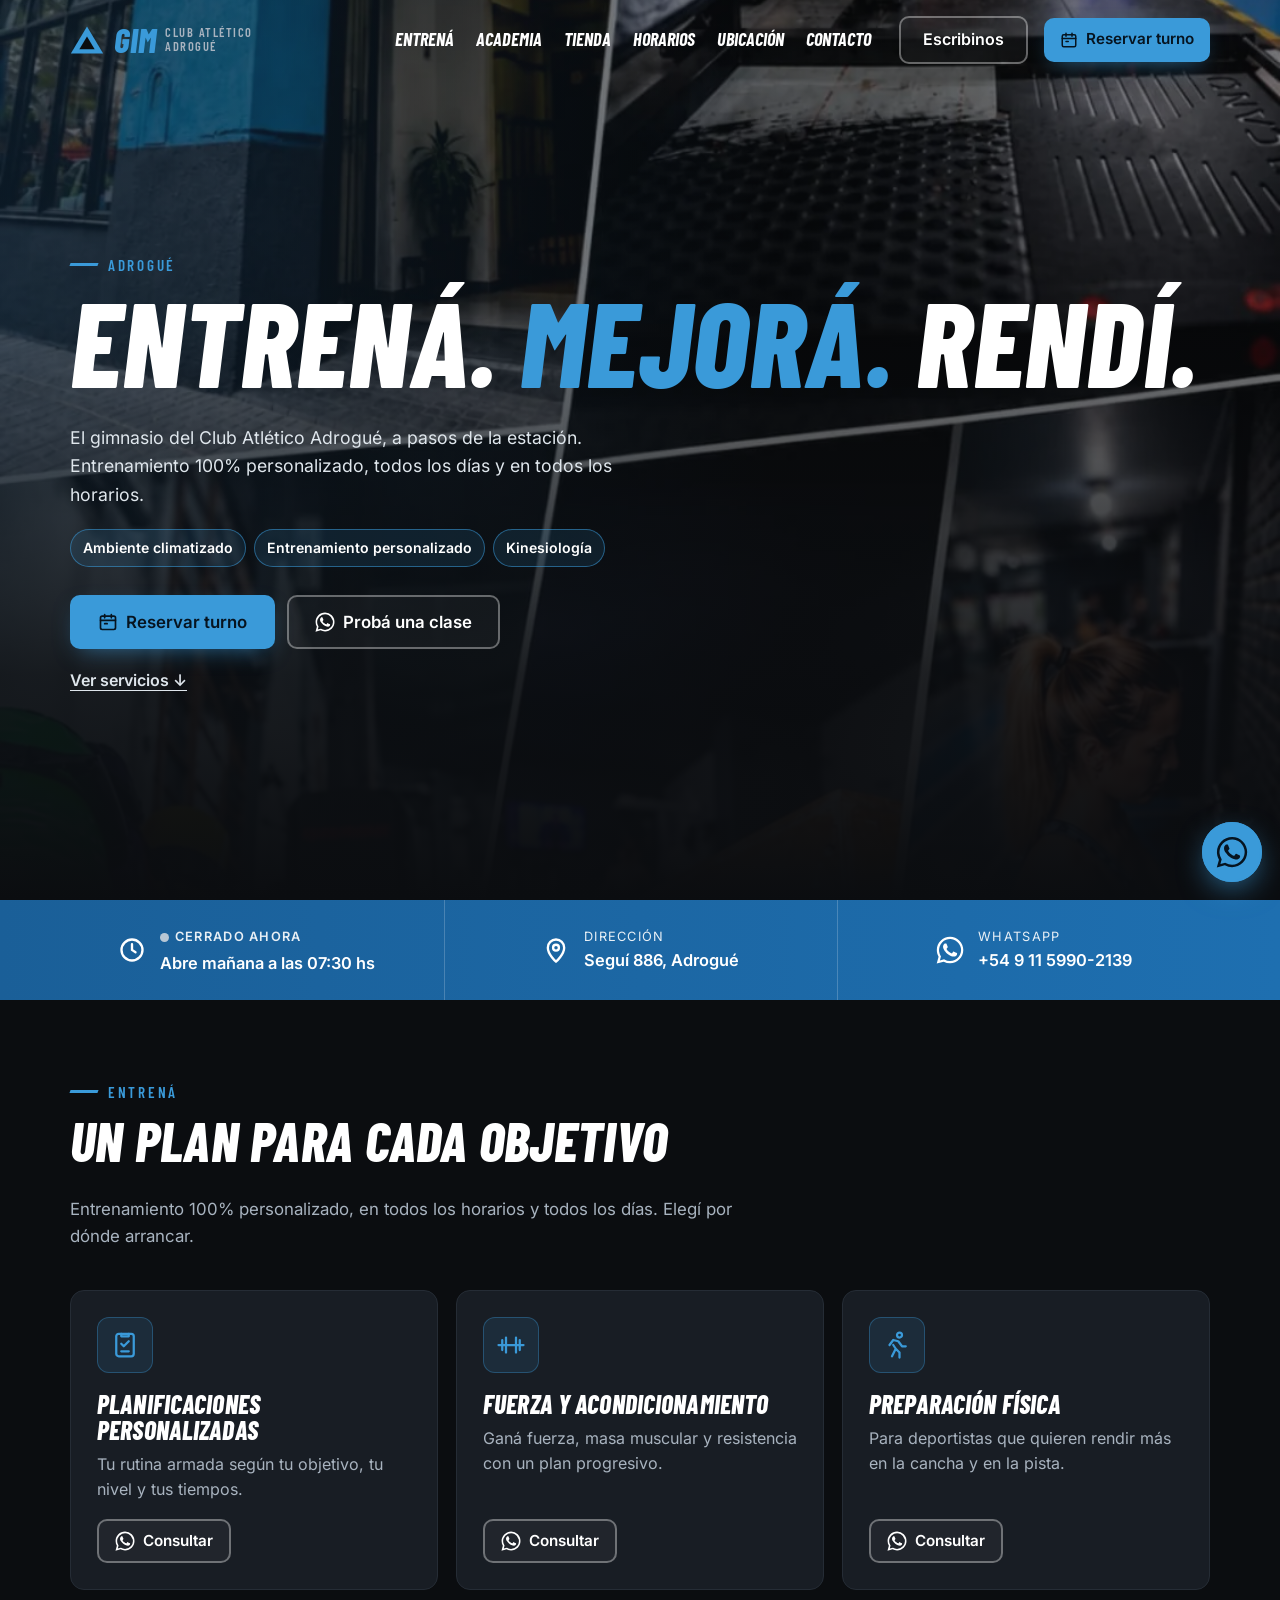
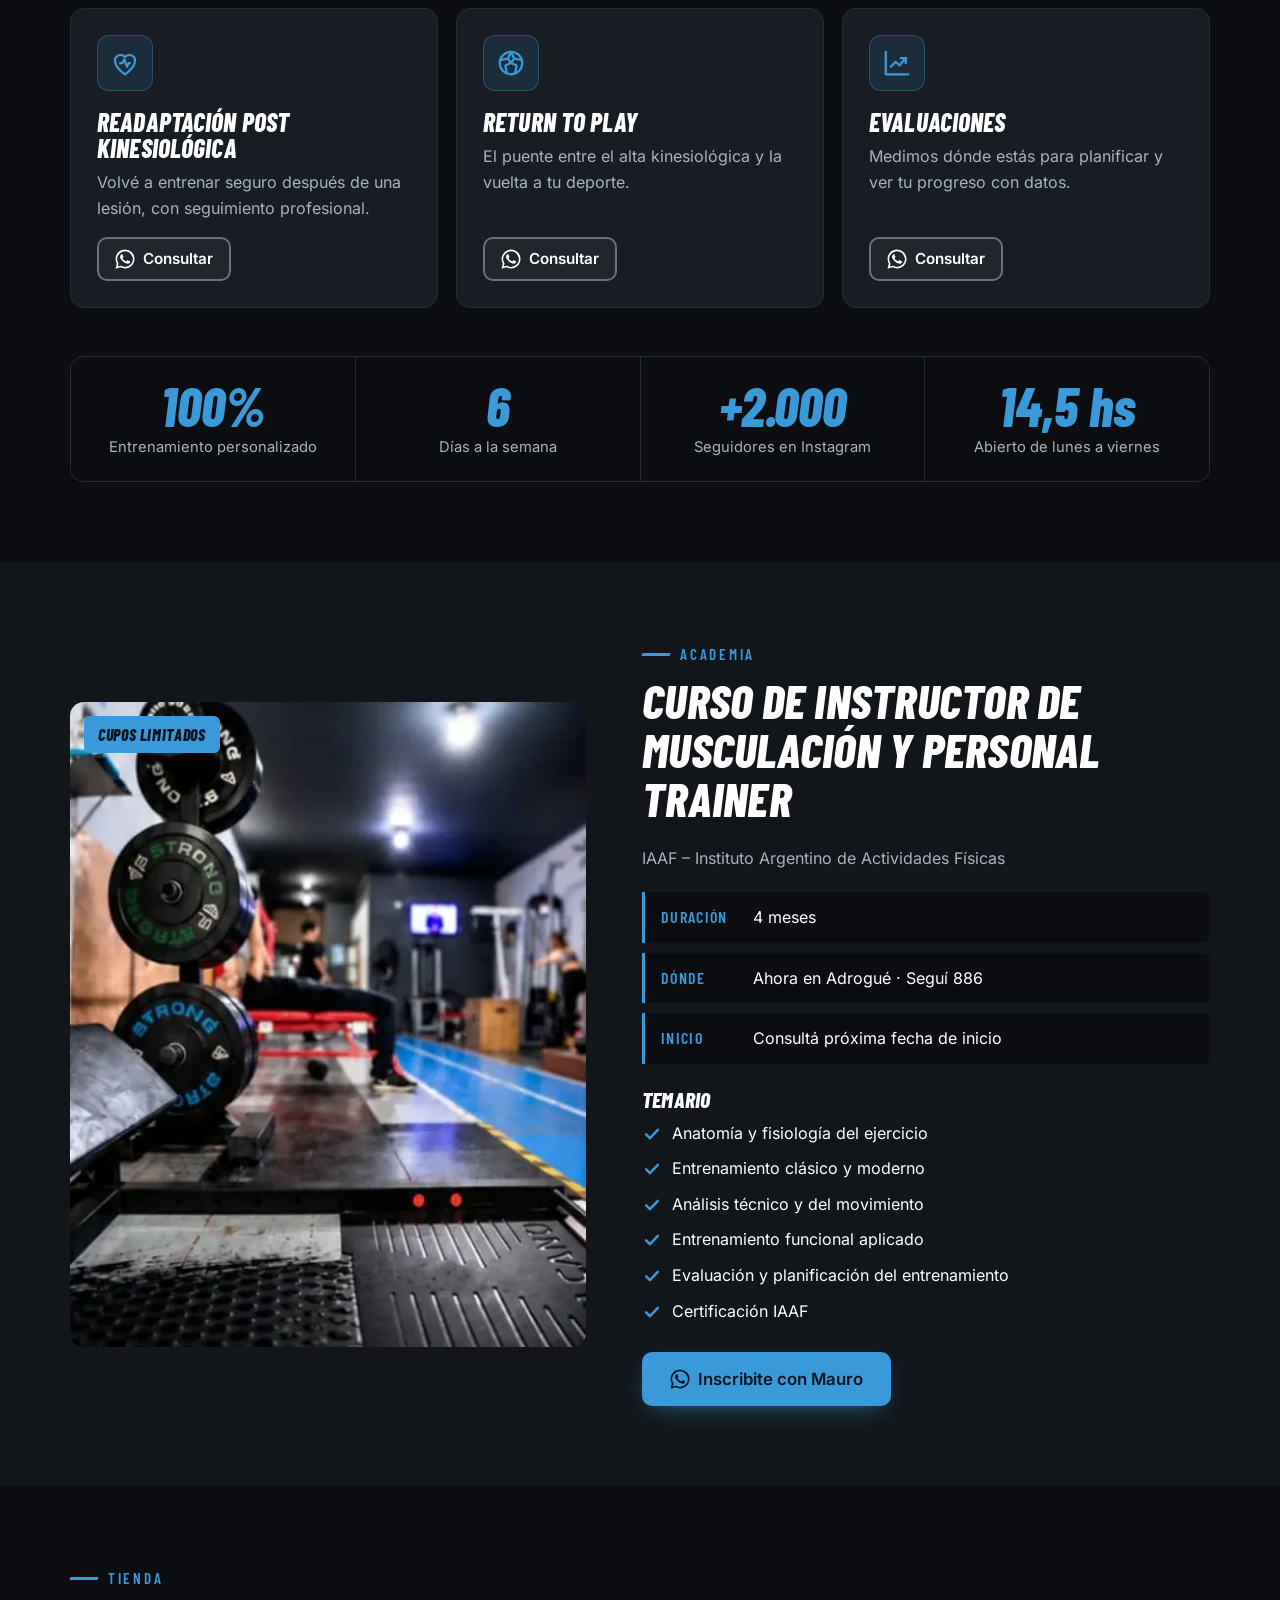
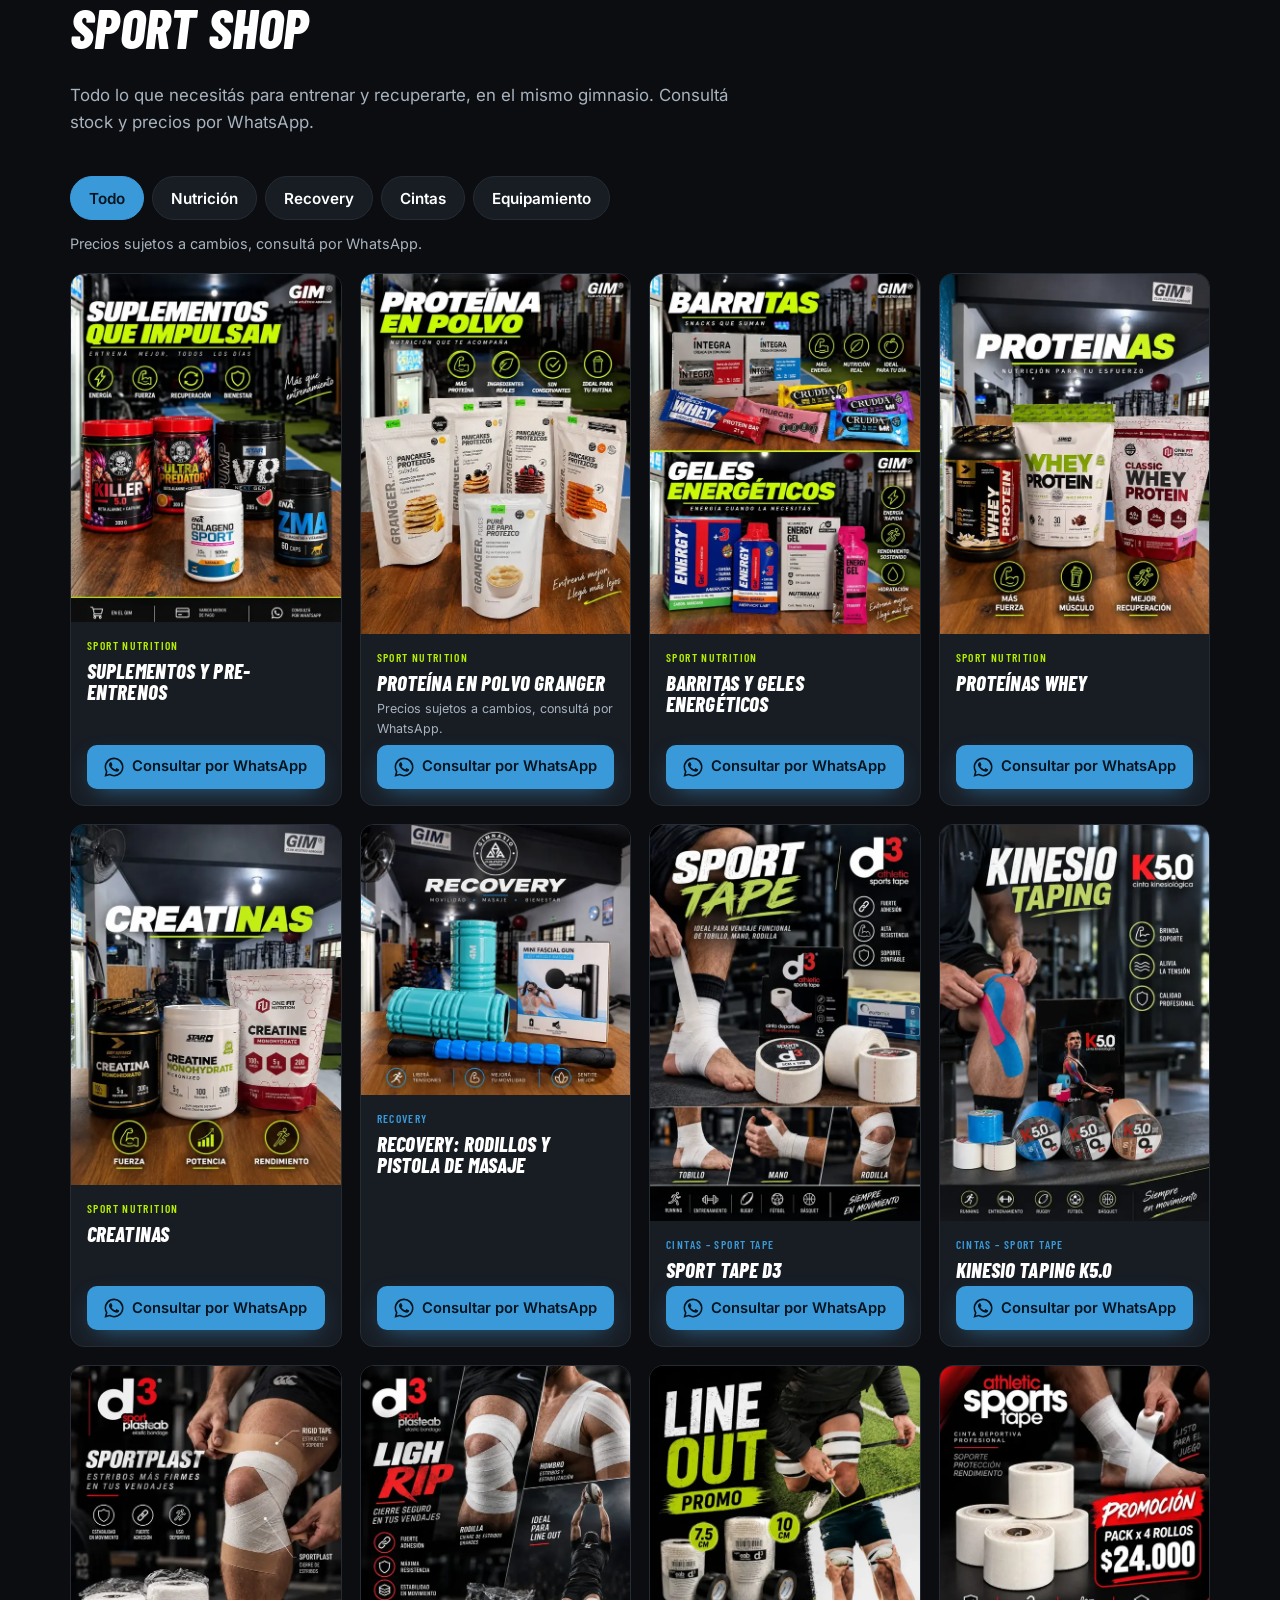
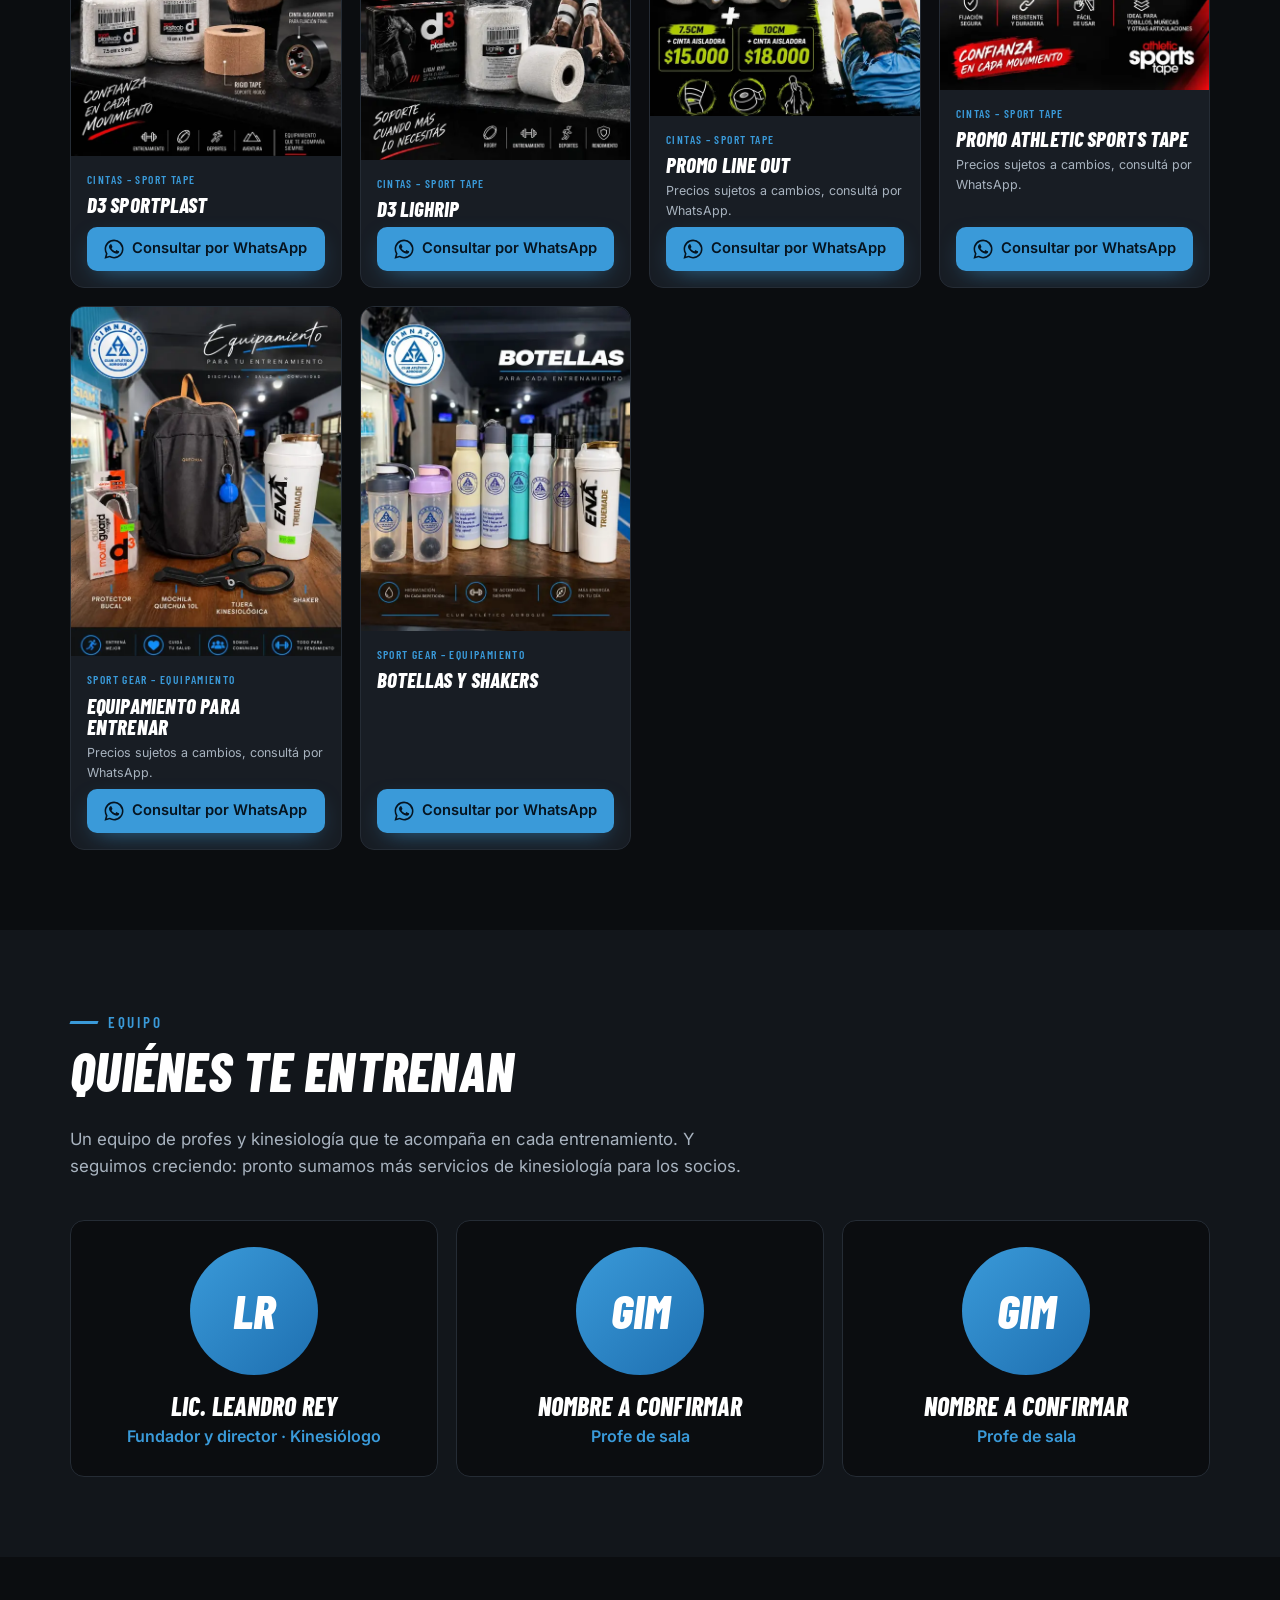
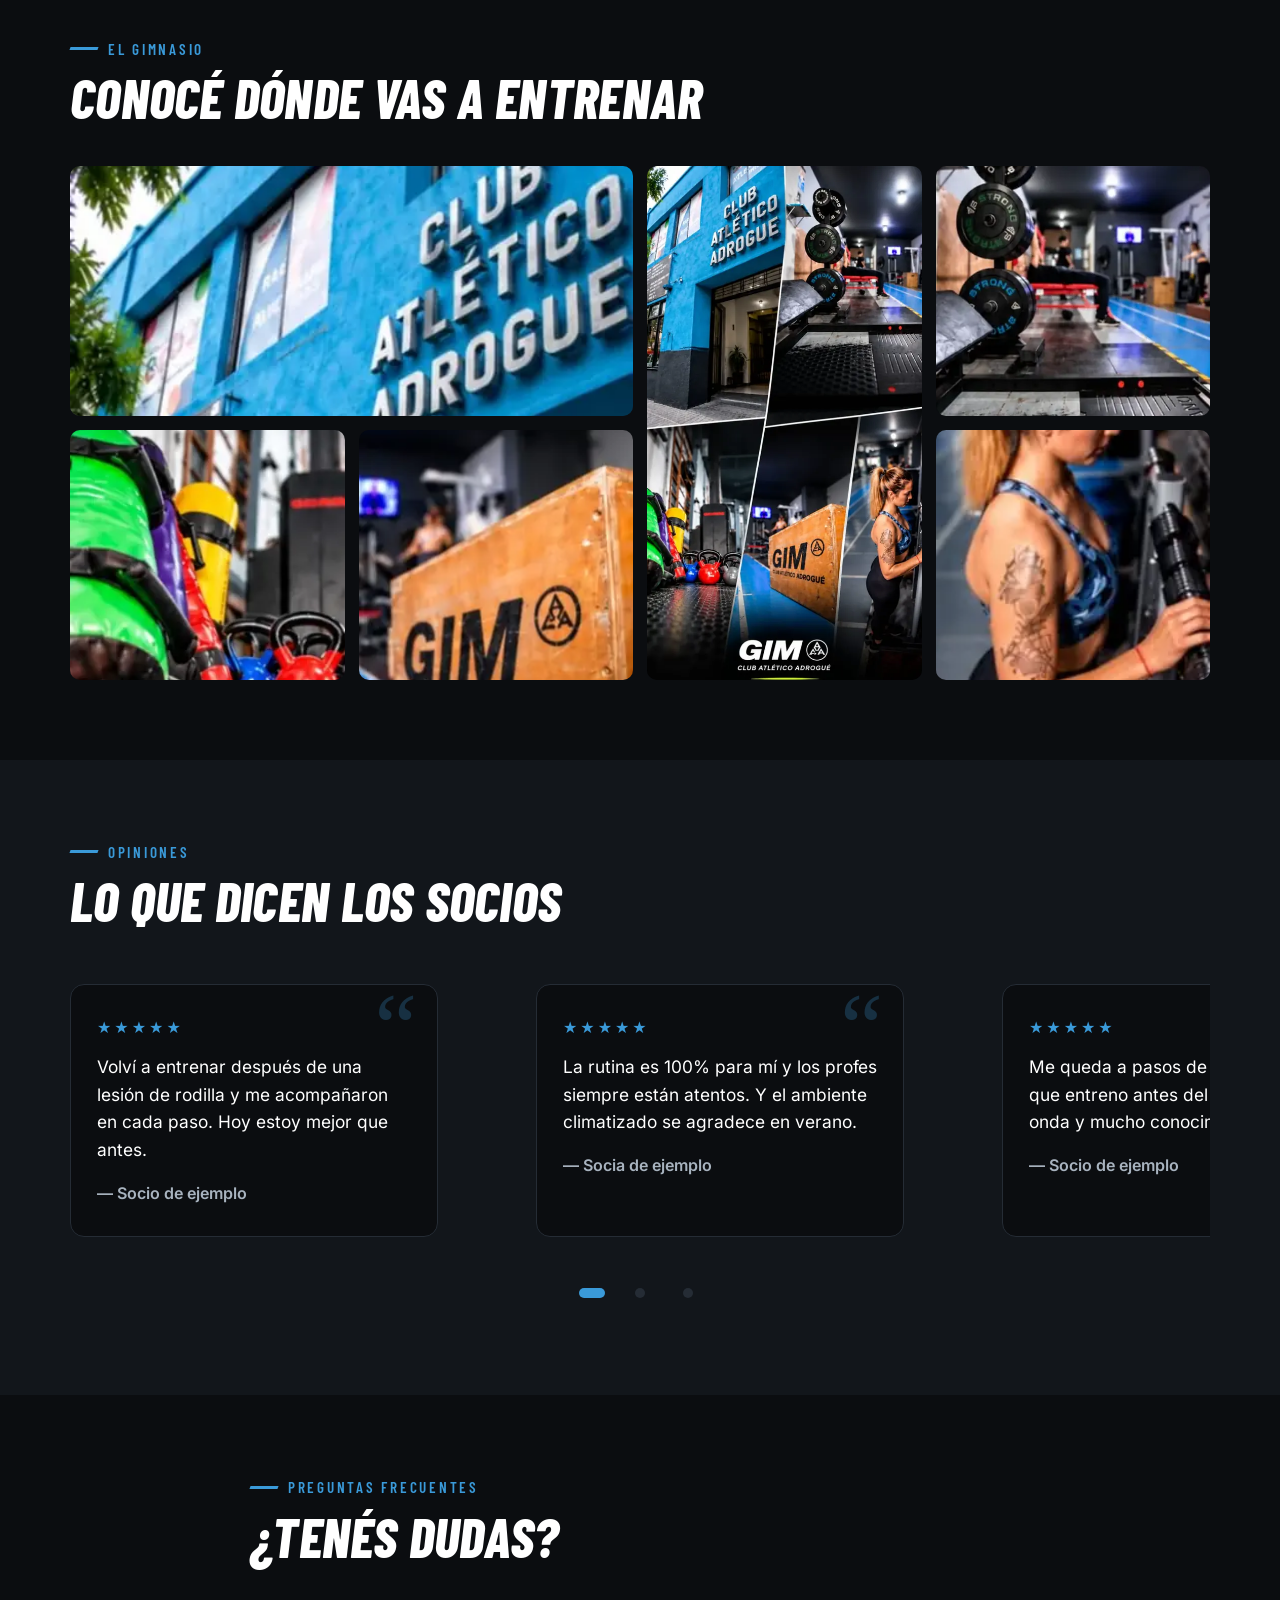
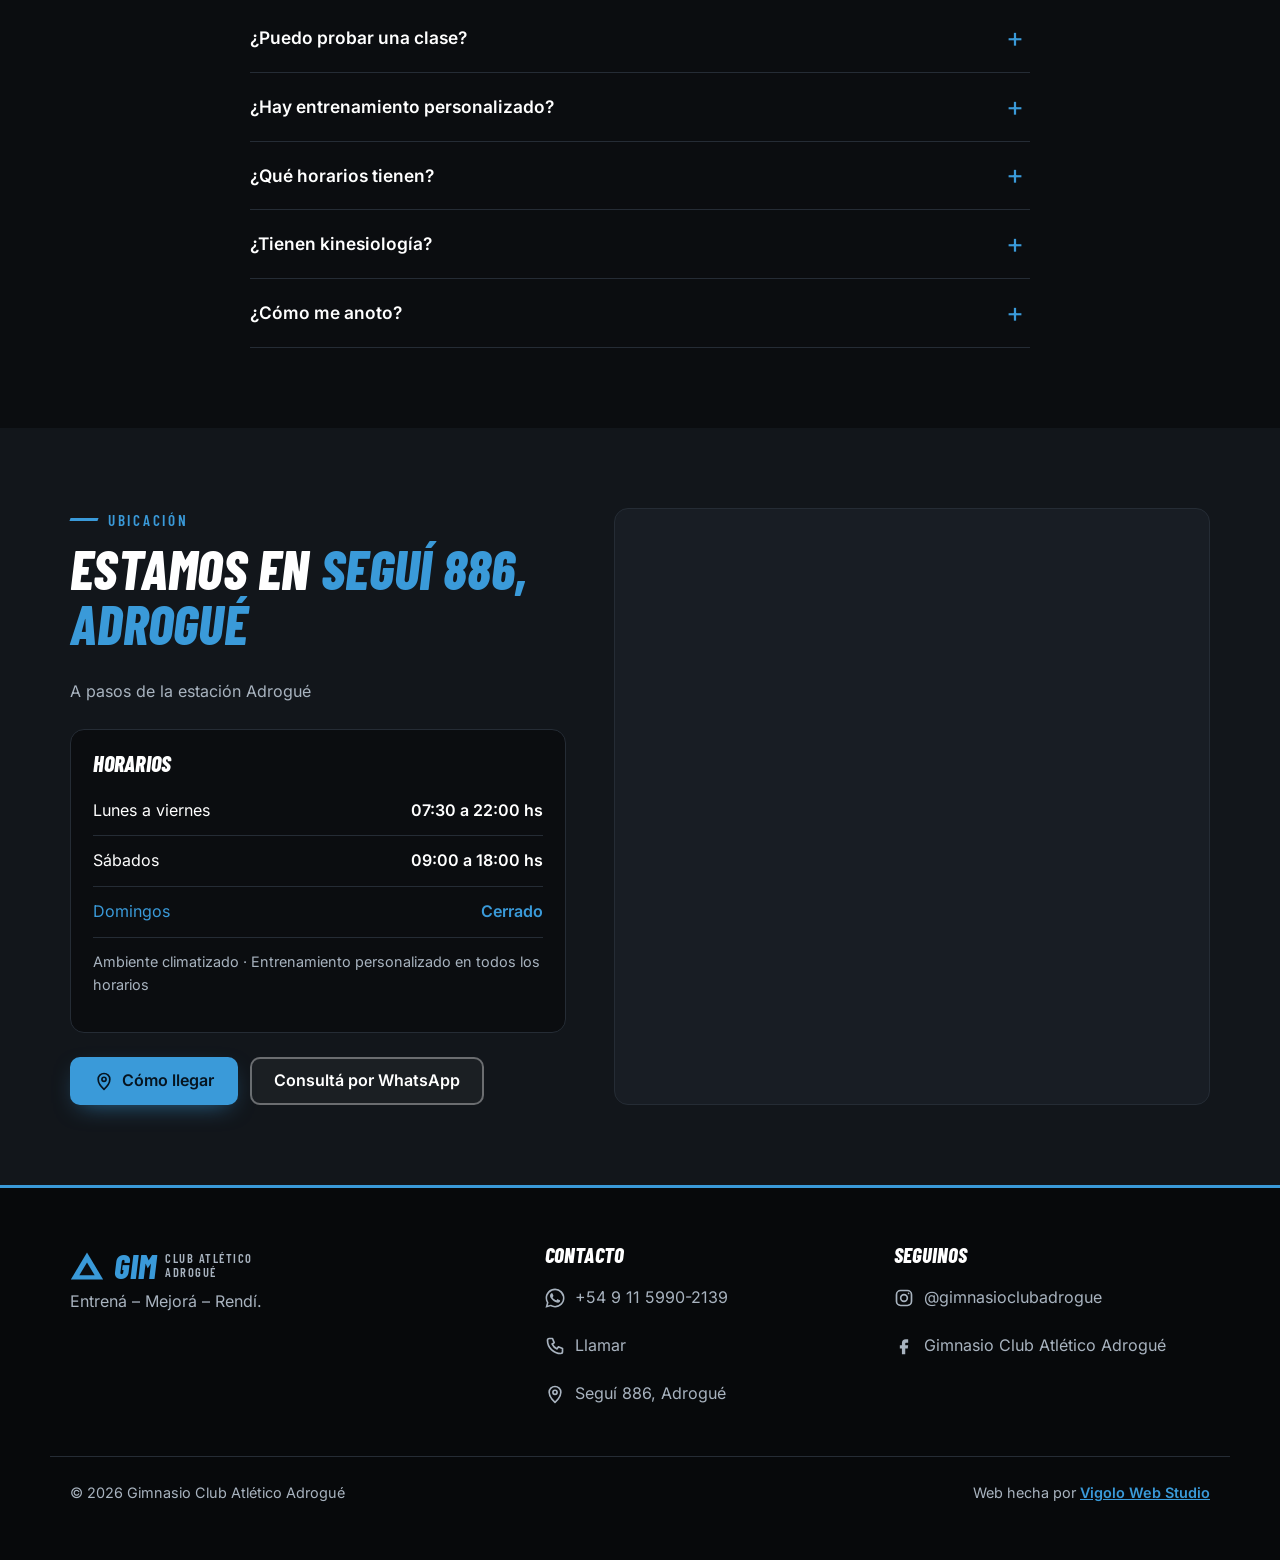
==== commit 707dca3f: "Imágenes oficiales del GIM en la web y la tienda Hero, galería, academia y og con fotos del collage " ====
--- a/index.html
+++ b/index.html
@@ -23,8 +23,7 @@
   <link rel="apple-touch-icon" href="img/apple-touch-icon.png">
 
   <link rel="preload" href="fonts/barlow-condensed-latin-800-italic.woff2" as="font" type="font/woff2" crossorigin>
-  <link rel="preload" href="img/hero-mobile.webp" as="image" media="(max-width: 767px)">
-  <link rel="preload" href="img/hero.webp" as="image" media="(min-width: 768px)">
+  <link rel="preload" href="img/gimnasio-collage.webp" as="image">
   <link rel="stylesheet" href="styles.css">
   <script>document.documentElement.classList.add("js")</script>
 </head>
@@ -56,10 +55,7 @@
   <main id="contenido">
     <!-- 2. Hero -->
     <section class="hero" id="inicio">
-      <picture>
-        <source media="(min-width: 768px)" srcset="img/hero.webp">
-        <img class="hero__bg" src="img/hero-mobile.webp" alt="" width="800" height="1200" fetchpriority="high">
-      </picture>
+      <img class="hero__bg" src="img/gimnasio-collage.webp" alt="" width="1125" height="1902" fetchpriority="high">
       <div class="container hero__content">
         <p class="eyebrow" data-text="negocio.localidad">Adrogué</p>
         <h1 class="hero__title">Entrená. <span>Mejorá.</span> Rendí.</h1>
@@ -112,7 +108,7 @@
     <section class="section section--alt" id="academia">
       <div class="container academia">
         <div class="academia__media reveal">
-          <img id="academia-foto" src="" alt="Profesor guiando a un alumno en press de banca" width="900" height="1100" loading="lazy">
+          <img id="academia-foto" src="" alt="Discos de pesas en la sala de musculación del GIM" width="525" height="840" loading="lazy">
           <span class="academia__tag" id="academia-nota"></span>
         </div>
         <div class="academia__body reveal">
@@ -137,12 +133,9 @@
           <h2 data-text="tienda.titulo">Sport Shop</h2>
           <p data-text="tienda.texto"></p>
         </header>
-        <div class="grid grid--4" id="tienda-categorias"></div>
-        <div id="catalogo" hidden>
-          <h3 class="catalogo__title">Productos</h3>
-          <div class="chips" id="catalogo-filtros" role="group" aria-label="Filtrar por categoría"></div>
-          <div class="grid grid--4" id="catalogo-grid"></div>
-        </div>
+        <div class="chips shop-filtros" id="tienda-filtros" role="group" aria-label="Filtrar productos por categoría"></div>
+        <p class="shop-aviso" id="tienda-aviso"></p>
+        <div class="shop-grid" id="tienda-grid" aria-live="polite"></div>
       </div>
     </section>
 
@@ -170,7 +163,7 @@
       <dialog class="lightbox" id="lightbox" aria-label="Foto ampliada">
         <button class="lightbox__close" data-close aria-label="Cerrar">&times;</button>
         <button class="lightbox__nav lightbox__nav--prev" data-prev aria-label="Foto anterior">&#8249;</button>
-        <img id="lightbox-img" src="" alt="">
+        <figure class="lightbox__fig"><img id="lightbox-img" src="" alt=""><figcaption class="lightbox__bar" id="lightbox-bar" hidden></figcaption></figure>
         <button class="lightbox__nav lightbox__nav--next" data-next aria-label="Foto siguiente">&#8250;</button>
       </dialog>
     </section>
--- a/styles.css
+++ b/styles.css
@@ -94,7 +94,7 @@
 
 /* Hero */
 .hero { position: relative; min-height: 100vh; min-height: 100svh; display: flex; align-items: flex-end; padding: calc(var(--header-h) + 40px) 0 64px; isolation: isolate; overflow: hidden; }
-.hero picture, .hero__bg { position: absolute; inset: 0; width: 100%; height: 100%; object-fit: cover; z-index: -2; }
+.hero__bg { position: absolute; inset: 0; width: 100%; height: 100%; object-fit: cover; object-position: center; z-index: -2; }
 .hero::after { content: ""; position: absolute; inset: 0; z-index: -1; background: linear-gradient(180deg, rgba(11,13,16,.55) 0%, rgba(11,13,16,.55) 35%, rgba(11,13,16,.92) 75%, var(--bg) 100%), linear-gradient(90deg, rgba(30,111,176,.35), transparent 60%); }
 .hero__title { font-size: clamp(3.4rem, 15vw, 7.5rem); line-height: .9; margin-bottom: .25em; }
 .hero__title span { color: var(--celeste); }
@@ -171,17 +171,33 @@
   .academia__media img { aspect-ratio: 4 / 5; }
 }
 
-/* Tienda */
-.shop-card { padding: 0; }
-.shop-card img { aspect-ratio: 4 / 3; object-fit: cover; width: 100%; transition: transform .5s; }
-.shop-card:hover img { transform: scale(1.05); }
-.shop-card__body { padding: 20px; display: flex; flex-direction: column; flex: 1; }
-.shop-card h3 { font-size: 1.4rem; }
-.catalogo__title { margin-top: 48px; }
-.chips { display: flex; flex-wrap: wrap; gap: 8px; margin-bottom: 20px; }
-.chip { min-height: 44px; padding: 8px 16px; border-radius: 999px; border: 1px solid var(--line); background: var(--surface-2); color: var(--text); font: 600 .92rem var(--body); cursor: pointer; }
+/* Tienda: afiches oficiales, siempre completos (nunca se recorta el texto) */
+.chips { display: flex; flex-wrap: wrap; gap: 8px; margin-bottom: 12px; }
+.chip { min-height: 44px; padding: 8px 18px; border-radius: 999px; border: 1px solid var(--line); background: var(--surface-2); color: var(--text); font: 600 .95rem var(--body); cursor: pointer; transition: background .2s, border-color .2s; }
+.chip:hover { border-color: var(--celeste); }
 .chip[aria-pressed="true"] { background: var(--celeste); color: var(--on-celeste); border-color: var(--celeste); }
-.precio { font-family: var(--display); font-style: italic; font-weight: 800; font-size: 1.6rem; color: var(--celeste); margin-bottom: 12px; }
+/* Acento lima de Sport Nutrition: solo en su filtro y sus tarjetas */
+.chip--acento:hover { border-color: var(--acento); }
+.chip--acento[aria-pressed="true"] { background: var(--acento); border-color: var(--acento); color: #0b0d10; }
+.shop-aviso { color: var(--muted); font-size: .9rem; margin: 0 0 18px; }
+.shop-aviso:empty { display: none; }
+.shop-grid { display: grid; grid-template-columns: repeat(2, minmax(0, 1fr)); gap: 12px; align-items: start; }
+@media (min-width: 768px) { .shop-grid { grid-template-columns: repeat(3, minmax(0, 1fr)); gap: 18px; } }
+@media (min-width: 1100px) { .shop-grid { grid-template-columns: repeat(4, minmax(0, 1fr)); } }
+.poster { background: var(--surface-2); border: 1px solid var(--line); border-radius: var(--radius); overflow: hidden; display: flex; flex-direction: column; height: 100%; transition: transform .25s, border-color .25s, box-shadow .25s; animation: aparecer .35s ease both; }
+.poster:hover { transform: translateY(-3px); border-color: rgba(58,154,217,.5); box-shadow: 0 18px 40px -20px rgba(58,154,217,.45); }
+.poster--acento:hover { border-color: var(--acento); box-shadow: 0 18px 40px -22px var(--acento); }
+.poster__img { display: block; width: 100%; padding: 0; border: 0; background: #07090b; cursor: zoom-in; }
+.poster__img img { width: 100%; height: auto; object-fit: contain; }
+.poster__body { padding: 12px 12px 14px; display: flex; flex-direction: column; gap: 6px; flex: 1; }
+.poster__cat { font-family: var(--display); font-weight: 600; text-transform: uppercase; letter-spacing: .12em; font-size: .72rem; color: var(--celeste); }
+.poster--acento .poster__cat { color: var(--acento); }
+.poster h3 { font-size: 1.15rem; margin: 0; }
+.poster__precio { font-family: var(--display); font-style: italic; font-weight: 800; font-size: 1.4rem; color: var(--celeste); margin: 0; }
+.poster__aviso { font-size: .78rem; color: var(--muted); margin: 0; }
+.poster__cta { margin-top: auto; width: 100%; font-size: .85rem; line-height: 1.2; text-align: center; padding: 10px 8px; }
+@media (min-width: 768px) { .poster__body { padding: 14px 16px 16px; } .poster h3 { font-size: 1.3rem; } .poster__cta { font-size: .92rem; } }
+@keyframes aparecer { from { opacity: 0; transform: translateY(8px); } }
 
 /* Equipo */
 .member { align-items: center; text-align: center; }
@@ -191,18 +207,23 @@
 .member h3 { margin-bottom: .2em; }
 
 /* Galería */
-.gallery { display: grid; grid-template-columns: repeat(2, 1fr); gap: 10px; }
+.gallery { display: grid; grid-template-columns: repeat(2, minmax(0, 1fr)); grid-auto-rows: 200px; grid-auto-flow: dense; gap: 10px; }
 .gallery button { padding: 0; border: 0; border-radius: 10px; overflow: hidden; cursor: zoom-in; background: var(--surface-2); position: relative; }
-.gallery img { width: 100%; height: 100%; aspect-ratio: 4 / 3; object-fit: cover; transition: transform .5s, opacity .3s; }
+.gallery .g--ancho { grid-column: span 2; }
+.gallery .g--alto { grid-row: span 2; }
+.gallery img { width: 100%; height: 100%; object-fit: cover; transition: transform .5s, opacity .3s; }
+.gallery .g--ancho img { object-position: center 55%; }
 .gallery button:hover img { transform: scale(1.06); opacity: .85; }
-@media (min-width: 768px) {
-  .gallery { grid-template-columns: repeat(4, 1fr); gap: 14px; }
-  .gallery button:nth-child(1), .gallery button:nth-child(6) { grid-column: span 2; grid-row: span 2; }
-}
+@media (min-width: 768px) { .gallery { grid-template-columns: repeat(4, minmax(0, 1fr)); grid-auto-rows: 250px; gap: 14px; } }
 .lightbox { padding: 0; border: 0; background: transparent; max-width: 100vw; max-height: 100vh; width: 100vw; height: 100vh; margin: 0; }
 .lightbox[open] { display: grid; place-items: center; }
 .lightbox::backdrop { background: rgba(5, 7, 9, .94); }
-.lightbox img { max-width: min(92vw, 1400px); max-height: 84vh; width: auto; object-fit: contain; border-radius: 8px; }
+.lightbox__fig { margin: 0; display: grid; justify-items: center; gap: 12px; max-width: 92vw; }
+.lightbox img { max-width: min(92vw, 1400px); max-height: 84vh; width: auto; height: auto; object-fit: contain; border-radius: 8px; }
+.lightbox__fig:has(.lightbox__bar:not([hidden])) img { max-height: calc(84vh - 96px); }
+.lightbox__bar { display: flex; flex-wrap: wrap; align-items: center; justify-content: center; gap: 6px 14px; color: #fff; text-align: center; max-width: 560px; }
+.lightbox__bar small { flex-basis: 100%; color: var(--muted); }
+.lightbox__bar strong { font-size: 1.05rem; }
 .lightbox button { position: fixed; z-index: 2; width: 52px; height: 52px; border-radius: 50%; border: 1px solid rgba(255,255,255,.3); background: rgba(11,13,16,.7); color: #fff; font-size: 2rem; line-height: 1; cursor: pointer; display: grid; place-items: center; }
 .lightbox button:hover { border-color: var(--celeste); color: var(--celeste); }
 .lightbox__close { top: 16px; right: 16px; }
